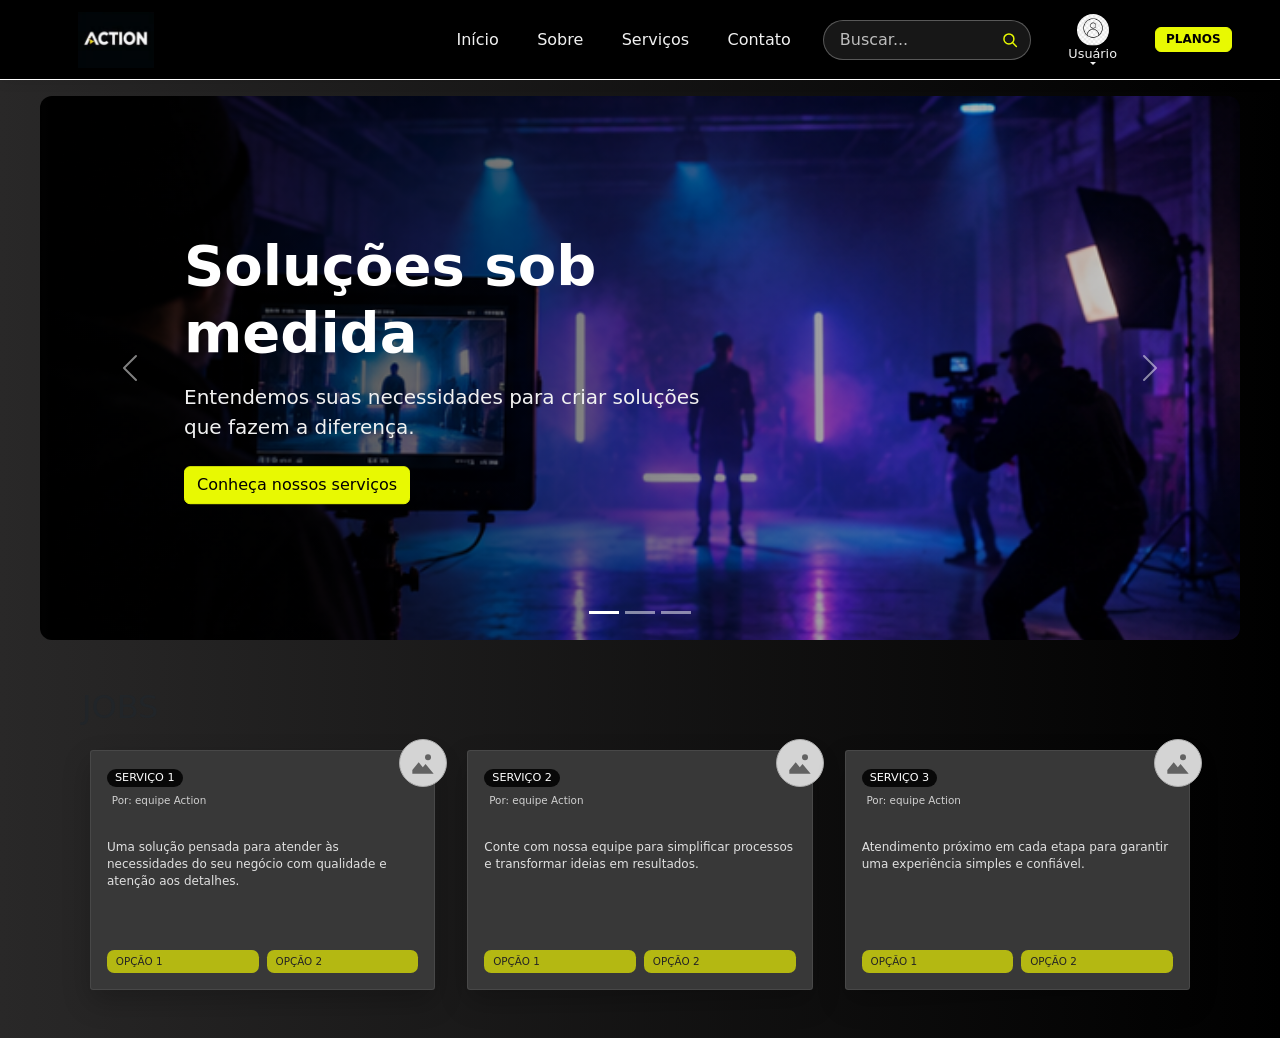
==== templates/index.html @ e7ee284e "Mudanças na organização de arquivos" ====
<!doctype html>
<html lang="pt-BR">
  <head>
    <meta charset="UTF-8" />
    <meta name="viewport" content="width=device-width, initial-scale=1.0" />
    <title>Site da empresa</title>
    <link
      href="https://cdn.jsdelivr.net/npm/bootstrap@5.3.3/dist/css/bootstrap.min.css"
      rel="stylesheet"
      integrity="sha384-QWTKZyjpPEjISv5WaRU9OFeRpok6YctnYmDr5pNlyT2bRjXh0JMhjY6hW+ALEwIH"
      crossorigin="anonymous"
    />
    <link rel="stylesheet" href="../assets/css/style.css" />
  </head>
  <body>
    <header class="site-header">
      <nav class="site-nav" aria-label="Navegação principal">
        <a class="company-name" href="#inicio" aria-label="Action — início">
          <img src="../assets/img/logo.png" alt="Action" />
        </a>
        <ul class="nav-options">
          <li><a href="#inicio">Início</a></li>
          <li><a href="#sobre">Sobre</a></li>
          <li><a href="#servicos">Serviços</a></li>
          <li><a href="#contato">Contato</a></li>
        </ul>
        <form class="site-search" role="search" id="siteSearch">
          <label class="visually-hidden" for="searchInput">Buscar no site</label>
          <input
            class="site-search-input"
            type="search"
            id="searchInput"
            placeholder="Buscar..."
            autocomplete="off"
          />
          <button class="site-search-button" type="submit" aria-label="Buscar">
            <svg aria-hidden="true" viewBox="0 0 24 24">
              <circle cx="10.8" cy="10.8" r="6.8"></circle>
              <path d="m16 16 5 5"></path>
            </svg>
          </button>
          <span class="visually-hidden" id="searchStatus" role="status"></span>
        </form>
        <div class="dropdown account-menu">
          <button
            class="account-menu-toggle dropdown-toggle"
            type="button"
            id="accountMenu"
            data-bs-toggle="dropdown"
            aria-expanded="false"
          >
            <img src="../assets/img/notperfil.png" alt="" />
            <span>Usuário</span>
          </button>
          <ul class="dropdown-menu dropdown-menu-end" aria-labelledby="accountMenu">
            <li><a class="dropdown-item" href="#login">Fazer login</a></li>
            <li><a class="dropdown-item" href="#cadastro">Cadastrar-se</a></li>
          </ul>
        </div>
        <a class="btn btn-warning" href="#planos">PLANOS</a>
      </nav>
    </header>
    <main id="inicio">
      <section class="highlights" aria-label="Destaques da empresa">
        <div
          id="highlightsCarousel"
          class="carousel slide"
          data-bs-ride="carousel"
          data-bs-interval="6000"
        >
          <div class="carousel-indicators">
            <button
              type="button"
              data-bs-target="#highlightsCarousel"
              data-bs-slide-to="0"
              class="active"
              aria-current="true"
              aria-label="Destaque 1"
            ></button>
            <button
              type="button"
              data-bs-target="#highlightsCarousel"
              data-bs-slide-to="1"
              aria-label="Destaque 2"
            ></button>
            <button
              type="button"
              data-bs-target="#highlightsCarousel"
              data-bs-slide-to="2"
              aria-label="Destaque 3"
            ></button>
          </div>
          <div class="carousel-inner">
            <article class="carousel-item active">
              <img src="../assets/img/Captura de tela 2026-10-26 100952.png" class="d-block w-100" alt="" />
              <div class="carousel-caption text-start">
                <h2>Soluções sob medida</h2>
                <p>
                  Entendemos suas necessidades para criar soluções que fazem a
                  diferença.
                </p>
                <a class="btn btn-warning" href="#servicos"
                  >Conheça nossos serviços</a
                >
              </div>
            </article>
            <article class="carousel-item">
              <img src="../assets/img/captura-de-tela-2026-10-26-100911.png" class="d-block w-100" alt="" />
              <div class="carousel-caption text-start">
                <h2>Tecnologia que simplifica</h2>
                <p>
                  Transformamos desafios do dia a dia em experiências mais
                  simples e eficientes.
                </p>
                <a class="btn btn-warning" href="#servicos"
                  >Conheça nossos serviços</a
                >
              </div>
            </article>
            <article class="carousel-item">
              <img src="../assets/img/Captura de tela 2026-10-26 100901.png" class="d-block w-100" alt="" />
              <div class="carousel-caption text-start">
                <h2>Conte com a nossa equipe</h2>
                <p>
                  Acompanhamos cada etapa para entregar resultados com qualidade
                  e confiança.
                </p>
                <a class="btn btn-warning" href="#servicos"
                  >Conheça nossos serviços</a
                >
              </div>
            </article>
          </div>
          <button
            class="carousel-control-prev"
            type="button"
            data-bs-target="#highlightsCarousel"
            data-bs-slide="prev"
          >
            <span class="carousel-control-prev-icon" aria-hidden="true"></span>
            <span class="visually-hidden">Anterior</span>
          </button>
          <button
            class="carousel-control-next"
            type="button"
            data-bs-target="#highlightsCarousel"
            data-bs-slide="next"
          >
            <span class="carousel-control-next-icon" aria-hidden="true"></span>
            <span class="visually-hidden">Próximo</span>
          </button>
        </div>
      </section>
      <section class="about" id="sobre" aria-label="Oportunidades">
        <div class="container">
          <h2>JOBS</h2>
        </div>
        <div class="cards" id="servicos">
          <article class="service-card">
            <div class="service-card-heading">
              <div>
                <h3>Serviço 1</h3>
                <p class="service-card-author">Por: equipe Action</p>
              </div>
              <span class="service-card-image" aria-hidden="true">
                <svg viewBox="0 0 48 48">
                  <path d="M8 34.5 17.5 23l6.2 7.2 4.1-4.7L40 40H8z"></path>
                  <circle cx="31.5" cy="15.5" r="4.5"></circle>
                </svg>
              </span>
            </div>
            <p class="service-card-description">
              Uma solução pensada para atender às necessidades do seu negócio
              com qualidade e atenção aos detalhes.
            </p>
            <div class="service-card-actions">
              <a class="service-card-button" href="#servicos">Opção 1</a>
              <a class="service-card-button" href="#servicos">Opção 2</a>
            </div>
          </article>
          <article class="service-card">
            <div class="service-card-heading">
              <div>
                <h3>Serviço 2</h3>
                <p class="service-card-author">Por: equipe Action</p>
              </div>
              <span class="service-card-image" aria-hidden="true">
                <svg viewBox="0 0 48 48">
                  <path d="M8 34.5 17.5 23l6.2 7.2 4.1-4.7L40 40H8z"></path>
                  <circle cx="31.5" cy="15.5" r="4.5"></circle>
                </svg>
              </span>
            </div>
            <p class="service-card-description">
              Conte com nossa equipe para simplificar processos e transformar
              ideias em resultados.
            </p>
            <div class="service-card-actions">
              <a class="service-card-button" href="#servicos">Opção 1</a>
              <a class="service-card-button" href="#servicos">Opção 2</a>
            </div>
          </article>
          <article class="service-card">
            <div class="service-card-heading">
              <div>
                <h3>Serviço 3</h3>
                <p class="service-card-author">Por: equipe Action</p>
              </div>
              <span class="service-card-image" aria-hidden="true">
                <svg viewBox="0 0 48 48">
                  <path d="M8 34.5 17.5 23l6.2 7.2 4.1-4.7L40 40H8z"></path>
                  <circle cx="31.5" cy="15.5" r="4.5"></circle>
                </svg>
              </span>
            </div>
            <p class="service-card-description">
              Atendimento próximo em cada etapa para garantir uma experiência
              simples e confiável.
            </p>
            <div class="service-card-actions">
              <a class="service-card-button" href="#servicos">Opção 1</a>
              <a class="service-card-button" href="#servicos">Opção 2</a>
            </div>
          </article>
        </div>
      </section>
    </main>
    <script
      src="https://cdn.jsdelivr.net/npm/bootstrap@5.3.3/dist/js/bootstrap.bundle.min.js"
      integrity="sha384-YvpcrYf0tY3lHB60NNkmXc5s9fDVZLESaAA55NDzOxhy9GkcIdslK1eN7N6jIeHz"
      crossorigin="anonymous"
    ></script>
    <script>
      const searchForm = document.querySelector("#siteSearch");
      const searchInput = document.querySelector("#searchInput");
      const searchStatus = document.querySelector("#searchStatus");

      searchForm.addEventListener("submit", (event) => {
        event.preventDefault();
        const query = searchInput.value
          .trim()
          .normalize("NFD")
          .replace(/[\u0300-\u036f]/g, "")
          .toLocaleLowerCase("pt-BR");

        if (!query) {
          searchStatus.textContent = "Digite algo para buscar.";
          searchInput.focus();
          return;
        }

        const searchableItems = [
          ...document.querySelectorAll(
            ".carousel-item, .about > .container, .service-card",
          ),
        ];
        const match = searchableItems.find((item) =>
          item.textContent
            .normalize("NFD")
            .replace(/[\u0300-\u036f]/g, "")
            .toLocaleLowerCase("pt-BR")
            .includes(query),
        );

        if (!match) {
          searchStatus.textContent = "Nenhum resultado encontrado.";
          return;
        }

        searchStatus.textContent = "Resultado encontrado.";
        if (match.classList.contains("carousel-item")) {
          const slides = [...match.parentElement.children];
          bootstrap.Carousel.getOrCreateInstance(
            document.querySelector("#highlightsCarousel"),
          ).to(slides.indexOf(match));
        }
        match.scrollIntoView({ behavior: "smooth", block: "center" });
      });
    </script>
  </body>
</html>
---- assets/css/style.css ----
body {
    margin: 0;
    font-family: "Inter", system-ui, -apple-system, BlinkMacSystemFont, "Segoe UI", Roboto, "Helvetica Neue", Arial, "Noto Sans", sans-serif, "Apple Color Emoji", "Segoe UI Emoji", "Segoe UI Symbol", "Noto Color Emoji";
    font-size: 1rem;
    font-weight: 400;
    line-height: 1.5;
    color: #212529;
    text-align: left;
    background: linear-gradient(90deg, #292828 0%, #000000 100%);
}

.site-header {
    position: fixed;
    inset: 0 0 auto;
    z-index: 1030;
    background-color: #000000;
    box-shadow: 0 2px 12px rgb(0 0 0 / 8%);

}

.site-nav {
    display: flex;
    align-items: center;
    gap: 2rem;
    min-height: 5rem;
    margin: 0 auto;
    padding: 0 3rem;
    border-bottom: 1px solid rgb(255, 255, 255);
}

.company-name {
    display: flex;
    flex: 0 0 auto;
    align-items: center;
}

.company-name img {
    display: block;
    width: 8.5rem;
    height: 3.5rem;
    object-fit: contain;
}

.nav-options {
    display: flex;
    align-items: center;
    gap: clamp(1.5rem, 3vw, 3rem);
    margin: 0;
    padding: 0;
    list-style: none;
    margin-left: auto;
}

.nav-options a {
    color: #f1f1f1;
    font-weight: 500;
    text-decoration: none;
    transition: color 160ms ease;
}

.nav-options a:hover,
.nav-options a:focus-visible {
    color: #e8f902;
    text-shadow: 0 0 8px rgba(232, 249, 2, 0.807);
}

.site-search {
    display: flex;
    flex: 0 1 13rem;
    align-items: center;
    min-width: 10rem;
    height: 2.5rem;
    overflow: hidden;
    border: 1px solid rgb(255 255 255 / 28%);
    border-radius: 999px;
    background-color: #171717;
    transition: border-color 160ms ease, box-shadow 160ms ease;
}

.site-search:focus-within {
    border-color: #e8f902;
    animation: search-border-glow 1.8s ease-in-out infinite;
}


.site-search-input {
    width: 100%;
    min-width: 0;
    padding: 0 0 0 1rem;
    border: 0;
    outline: 0;
    background: transparent;
    color: #f1f1f1;
    font: inherit;
}

.site-search-input::placeholder {
    color: #bdbdbd;
}

.site-search-input::-webkit-search-cancel-button {
    cursor: pointer;
}

.site-search-button {
    display: grid;
    flex: 0 0 2.5rem;
    height: 100%;
    place-items: center;
    border: 0;
    background: transparent;
    color: #e8f902;
    cursor: pointer;
}

.site-search-button svg {
    width: 1.1rem;
    height: 1.1rem;
    fill: none;
    stroke: currentColor;
    stroke-linecap: round;
    stroke-width: 2;
}

.account-menu {
    flex: 0 0 auto;
}

.account-menu-toggle {
    display: flex;
    flex-direction: column;
    align-items: center;
    gap: 0.1rem;
    padding: 0.2rem 0.35rem;
    border: 0;
    border-radius: 0.35rem;
    background: transparent;
    color: #f1f1f1;
    font: inherit;
    font-size: 0.8rem;
    line-height: 1;
    cursor: pointer;
}

.account-menu-toggle:hover,
.account-menu-toggle:focus-visible,
.account-menu-toggle[aria-expanded="true"] {
    color: #e8f902;
}

.account-menu-toggle::after {
    margin: 0;
    border-top-color: currentColor;
}

.account-menu-toggle img {
    flex: 0 0 auto;
    width: 2rem;
    height: 2rem;
    border-radius: 50%;
    object-fit: cover;
}

.account-menu .dropdown-menu {
    min-width: 11rem;
    margin-top: 0.5rem;
    padding: 0.4rem;
    border: 1px solid rgb(255 255 255 / 16%);
    background-color: #171717;
    box-shadow: 0 0.75rem 1.5rem rgb(0 0 0 / 30%);
}

.account-menu .dropdown-item {
    padding: 0.65rem 0.75rem;
    border-radius: 0.3rem;
    color: #f1f1f1;
}

.account-menu .dropdown-item:hover,
.account-menu .dropdown-item:focus {
    background-color: rgb(232 249 2 / 12%);
    color: #e8f902;
}

.site-header .btn-warning {
    color: #030000;
    background-color: #e8f902;
    flex: 0 0 auto;
    min-width: 4.5rem;
    padding: 0.3rem 0.65rem;
    font-size: 0.75rem;
    line-height: 1.2;
    font-weight: 700;
}

.btn-warning {
    color: #030000;
    background-color: #e8f902;
    border: 1px solid #e8f902;
    transition: background-color 160ms ease, border-color 160ms ease, color 160ms ease;
}

.btn-warning:hover,
.btn-warning:focus-visible {
    background-color: #808903;
    border: 1px solid #fcfcfc63;

}

body {
    padding-top: 5rem;
}

main {
    margin: 0 auto;
    display: flex;
    flex-direction: column;
}

.hero {
    margin: 30px 0;
    height: 60vh;
    background: linear-gradient(90deg, #df2727 0%, #000000 100%);
    display: grid;
    place-items: center;
    text-align: center;
    color: #fff;
}

.highlights {
    width: min(100% - 3rem, 1200px);
    margin: 1rem auto 3rem;
    overflow: hidden;
    border-radius: 0.75rem;
}

.highlights .carousel-item {
    height: clamp(24rem, 48vw, 34rem);
    background-color: #171717;
}

.highlights .carousel-item::after {
    position: absolute;
    inset: 0;
    background: linear-gradient(90deg, rgb(0 0 0 / 78%), rgb(0 0 0 / 14%));
    content: "";
}

.highlights .carousel-item img {
    width: 100%;
    height: 100%;
    object-fit: cover;
    object-position: center 45%;
}

.highlights .carousel-caption {
    z-index: 1;
    right: 15%;
    bottom: 50%;
    left: 12%;
    max-width: 38rem;
    padding: 0;
    text-align: left;
    transform: translateY(50%);
}

.highlights .carousel-caption h2 {
    margin-bottom: 1rem;
    color: #fff;
    font-size: clamp(2rem, 5vw, 3.5rem);
    font-weight: 700;
}

.highlights .carousel-caption p {
    max-width: 34rem;
    margin-bottom: 1.5rem;
    color: #f1f1f1;
    font-size: clamp(1rem, 2vw, 1.25rem);
}

.highlights .carousel-indicators {
    z-index: 2;
}

.highlights .carousel-control-prev,
.highlights .carousel-control-next {
    z-index: 2;
}

.cards {
    display: grid;
    grid-template-columns: repeat(auto-fit, minmax(min(100%, 17rem), 1fr));
    gap: 2rem;
    width: min(100% - 3rem, 1100px);
    margin: 1.5rem auto 3rem;
}

.service-card {
    position: relative;
    display: flex;
    min-height: 15rem;
    flex-direction: column;
    padding: 1rem;
    border: 1px solid rgb(255 255 255 / 8%);
    border-radius: 0.2rem;
    background: #383838;
    box-shadow: 0 0.75rem 1.75rem rgb(0 0 0 / 22%);
    color: #f2f2f2;
}

.service-card-heading {
    display: flex;
    min-height: 3.5rem;
    align-items: flex-start;
    justify-content: space-between;
    gap: 0.75rem;
}

.service-card-heading h3 {
    display: table;
    margin: 0.1rem 0 0.35rem;
    padding: 0.12rem 0.5rem;
    border-radius: 999px;
    background: #080808;
    color: #fff;
    font-size: 0.7rem;
    font-weight: 500;
    line-height: 1.3;
    text-transform: uppercase;
}

.service-card-author {
    margin: 0 0 0 0.3rem;
    color: #d0d0d0;
    font-size: 0.65rem;
}

.service-card-image {
    display: grid;
    flex: 0 0 3rem;
    width: 3rem;
    height: 3rem;
    margin: -1.8rem -1.8rem 0 0;
    place-items: center;
    border: 1px solid #aaa;
    border-radius: 50%;
    background: #d4d4d4;
    color: #626262;
}

.service-card-image svg {
    width: 2rem;
    height: 2rem;
    fill: currentColor;
}

.service-card-description {
    margin: 1rem 0 1.25rem;
    color: #e0e0e0;
    font-size: 0.75rem;
    line-height: 1.4;
}

.service-card-actions {
    display: grid;
    grid-template-columns: repeat(2, minmax(0, 1fr));
    gap: 0.5rem;
    margin-top: auto;
}

.service-card-button {
    padding: 0.3rem 0.55rem;
    overflow: hidden;
    border-radius: 0.45rem;
    background: #b4b812;
    color: #242424;
    font-size: 0.65rem;
    line-height: 1.3;
    text-decoration: none;
    text-overflow: ellipsis;
    text-transform: uppercase;
    white-space: nowrap;
    transition: background-color 160ms ease, color 160ms ease;
}

.service-card-button:hover,
.service-card-button:focus-visible {
    background: #e8f902;
    color: #111;
}

@media (max-width: 768px) {
    .site-nav {
        flex-wrap: wrap;
        gap: 0.75rem 1rem;
        min-height: auto;
        padding: 0.75rem 1.25rem;
    }

    .company-name {
        order: 1;
    }

    .company-name img {
        width: 7rem;
        height: 3rem;
    }

    .account-menu {
        order: 2;
        margin-left: auto;
    }

    .site-header .btn-warning {
        order: 3;
    }

    .nav-options {
        order: 4;
        flex: 1 0 100%;
        justify-content: space-between;
        gap: 0.75rem;
        margin-left: 0;
    }

    .nav-options a {
        white-space: nowrap;
    }

    .site-search {
        order: 5;
        flex: 1 0 100%;
        min-width: 0;
    }

    .account-menu-toggle img {
        width: 2.25rem;
        height: 2.25rem;
    }

    body {
        padding-top: 10rem;
    }

    .site-header .btn-warning {
        min-width: auto;
        padding: 0.3rem 0.65rem;
        font-size: 0.7rem;
    }

    .highlights {
        width: calc(100% - 2rem);
        margin: 0 auto 2rem;
    }

    .highlights .carousel-item {
        height: 27rem;
    }

    .highlights .carousel-caption {
        right: 12%;
        left: 12%;
    }

    .cards {
        width: calc(100% - 2rem);
        gap: 1.5rem;
    }
}

 /* Animações
 */


@keyframes search-border-glow {
    0%,
    100% {
        box-shadow: 0 0 0 2px rgb(232 249 2 / 12%);
    }

    50% {
        box-shadow: 0 0 0 5px rgb(232 249 2 / 28%);
    }
}

@media (prefers-reduced-motion: reduce) {
    .site-search:focus-within {
        animation: none;
        box-shadow: 0 0 0 3px rgb(232 249 2 / 18%);
    }
}

@property --angle{
    syntax: '<angle>';
    initial-value: 0deg;
    inherits: false;
}

.animation1::after, .animation1::before{
    content: '';
    position: absolute;
    height: 100%;
    width: 100%;
    background-image: conic-gradient(from var(--angle), orange, yellow);
    top: 50%;
    left: 50%;
    translate: -50% -50%;
    z-index: -1;
    padding: 5px;
    border-radius: 9px;
    animation: 3s spin linear infinite;
}

@keyframes spin {
    from{
        --angle: 0deg;
    }
    to{
        --angle: 360deg;
    }
}

.animation1::before{
    filter: blur(1.5rem);
    opacity: 0.7;
}
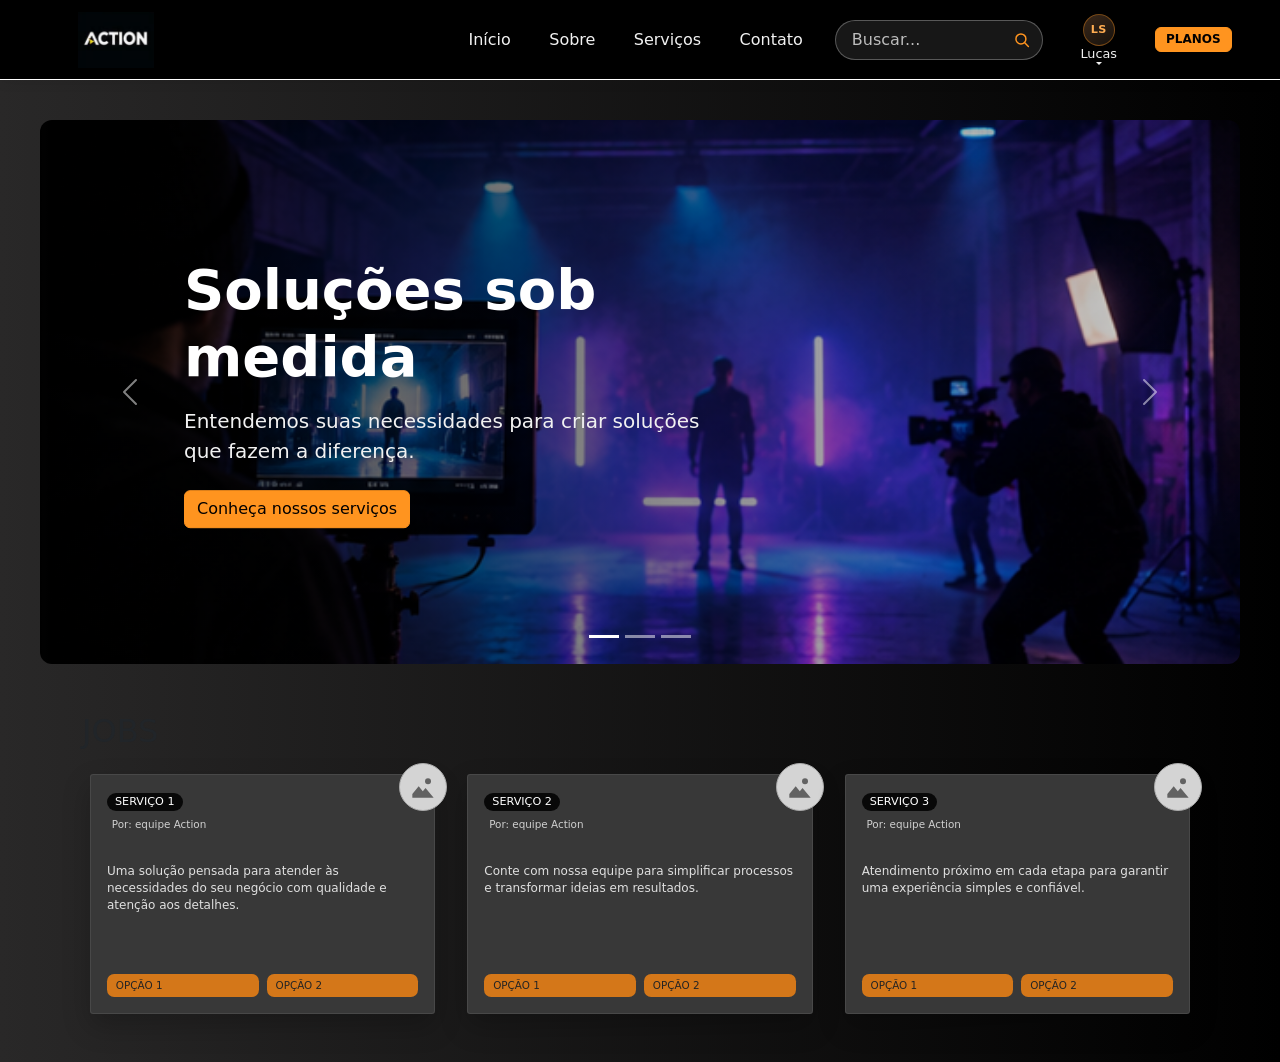
==== commit e9de56a4: "feat: update user profile page and navigation - Modified the account menu in index.html to include a" ====
--- a/templates/index.html
+++ b/templates/index.html
@@ -45,21 +45,25 @@
           <button
             class="account-menu-toggle dropdown-toggle"
             type="button"
-            id="accountMenu"
+            id="profileAccountMenu"
             data-bs-toggle="dropdown"
             aria-expanded="false"
           >
-            <img src="../assets/img/notperfil.png" alt="" />
-            <span>Usuário</span>
-          </button>
-          <ul class="dropdown-menu dropdown-menu-end" aria-labelledby="accountMenu">
-            <li><a class="dropdown-item" href="#login">Fazer login</a></li>
-            <li><a class="dropdown-item" href="#cadastro">Cadastrar-se</a></li>
+            <span class="profile-mini-avatar" aria-hidden="true">LS</span>
+            <span>Lucas</span>
+          </button>
+          <ul
+            class="dropdown-menu dropdown-menu-end"
+            aria-labelledby="profileAccountMenu"
+          >
+            <li><a class="dropdown-item" href="user.html">Meu perfil</a></li>
+            <li><a class="dropdown-item" href="index.html">Sair do perfil</a></li>
           </ul>
         </div>
-        <a class="btn btn-warning" href="#planos">PLANOS</a>
+        <a class="btn btn-warning" href="index.html#planos">PLANOS</a>
       </nav>
     </header>
+    <br />
     <main id="inicio">
       <section class="highlights" aria-label="Destaques da empresa">
         <div
--- a/assets/css/style.css
+++ b/assets/css/style.css
@@ -60,8 +60,8 @@
 
 .nav-options a:hover,
 .nav-options a:focus-visible {
-    color: #e8f902;
-    text-shadow: 0 0 8px rgba(232, 249, 2, 0.807);
+    color: #FF941F;
+    text-shadow: 0 0 8px rgb(255 148 31 / 81%);
 }
 
 .site-search {
@@ -78,7 +78,7 @@
 }
 
 .site-search:focus-within {
-    border-color: #e8f902;
+    border-color: #FF941F;
     animation: search-border-glow 1.8s ease-in-out infinite;
 }
 
@@ -109,7 +109,7 @@
     place-items: center;
     border: 0;
     background: transparent;
-    color: #e8f902;
+    color: #FF941F;
     cursor: pointer;
 }
 
@@ -145,7 +145,7 @@
 .account-menu-toggle:hover,
 .account-menu-toggle:focus-visible,
 .account-menu-toggle[aria-expanded="true"] {
-    color: #e8f902;
+    color: #FF941F;
 }
 
 .account-menu-toggle::after {
@@ -178,13 +178,13 @@
 
 .account-menu .dropdown-item:hover,
 .account-menu .dropdown-item:focus {
-    background-color: rgb(232 249 2 / 12%);
-    color: #e8f902;
+    background-color: rgb(255 148 31 / 12%);
+    color: #FF941F;
 }
 
 .site-header .btn-warning {
     color: #030000;
-    background-color: #e8f902;
+    background-color: #FF941F;
     flex: 0 0 auto;
     min-width: 4.5rem;
     padding: 0.3rem 0.65rem;
@@ -195,14 +195,14 @@
 
 .btn-warning {
     color: #030000;
-    background-color: #e8f902;
-    border: 1px solid #e8f902;
+    background-color: #FF941F;
+    border: 1px solid #FF941F;
     transition: background-color 160ms ease, border-color 160ms ease, color 160ms ease;
 }
 
 .btn-warning:hover,
 .btn-warning:focus-visible {
-    background-color: #808903;
+    background-color: #c46b0f;
     border: 1px solid #fcfcfc63;
 
 }
@@ -372,7 +372,7 @@
     padding: 0.3rem 0.55rem;
     overflow: hidden;
     border-radius: 0.45rem;
-    background: #b4b812;
+    background: #d47719;
     color: #242424;
     font-size: 0.65rem;
     line-height: 1.3;
@@ -385,7 +385,7 @@
 
 .service-card-button:hover,
 .service-card-button:focus-visible {
-    background: #e8f902;
+    background: #FF941F;
     color: #111;
 }
 
@@ -475,18 +475,18 @@
 @keyframes search-border-glow {
     0%,
     100% {
-        box-shadow: 0 0 0 2px rgb(232 249 2 / 12%);
+        box-shadow: 0 0 0 2px rgb(255 148 31 / 12%);
     }
 
     50% {
-        box-shadow: 0 0 0 5px rgb(232 249 2 / 28%);
+        box-shadow: 0 0 0 5px rgb(255 148 31 / 28%);
     }
 }
 
 @media (prefers-reduced-motion: reduce) {
     .site-search:focus-within {
         animation: none;
-        box-shadow: 0 0 0 3px rgb(232 249 2 / 18%);
+        box-shadow: 0 0 0 3px rgb(255 148 31 / 18%);
     }
 }
 
@@ -520,6 +520,1007 @@
     }
 }
 
+.profile-page {
+    min-height: 100vh;
+    background:
+        radial-gradient(ellipse at 86% 22%, rgb(255 148 31 / 5%), transparent 29rem),
+        linear-gradient(135deg, #111 0%, #191919 48%, #101010 100%);
+    color: #f4f4f1;
+}
+
+.profile-page .site-nav {
+    gap: clamp(0.75rem, 2vw, 1.75rem);
+    padding-right: max(1.5rem, calc((100vw - 1200px) / 2));
+    padding-left: max(1.5rem, calc((100vw - 1200px) / 2));
+}
+
+.profile-page .company-name img {
+    width: 7.5rem;
+    height: 3.25rem;
+}
+
+.profile-page .nav-options {
+    gap: clamp(0.8rem, 2vw, 1.75rem);
+}
+
+.profile-page .nav-options a {
+    font-size: 0.88rem;
+}
+
+.profile-mini-avatar,
+.profile-avatar,
+.activity-avatar {
+    display: grid;
+    flex: 0 0 auto;
+    place-items: center;
+    border: 1px solid rgb(255 148 31 / 38%);
+    border-radius: 50%;
+    background: linear-gradient(145deg, #392719, #17120d);
+    color: #FFAD52;
+    font-weight: 700;
+    letter-spacing: 0.04em;
+}
+
+.profile-mini-avatar {
+    width: 2rem;
+    height: 2rem;
+    font-size: 0.7rem;
+}
+
+.profile-shell {
+    width: min(100% - 3rem, 1120px);
+    margin: 2rem auto 5rem;
+}
+
+.profile-card,
+.profile-tabs,
+.profile-panel {
+    border: 1px solid rgb(255 255 255 / 8%);
+    border-radius: 0.85rem;
+    background: #1b1b1b;
+    box-shadow: 0 1rem 2.5rem rgb(0 0 0 / 16%);
+}
+
+.profile-card {
+    position: relative;
+    overflow: hidden;
+}
+
+.profile-cover {
+    position: relative;
+    display: flex;
+    min-height: 14rem;
+    align-items: flex-start;
+    justify-content: space-between;
+    overflow: hidden;
+    padding: 1.5rem 1.75rem;
+    background:
+        linear-gradient(112deg, rgb(9 10 5 / 12%), rgb(9 10 5 / 72%)),
+        radial-gradient(ellipse at 75% 15%, rgb(255 148 31 / 44%), transparent 29%),
+        radial-gradient(ellipse at 23% 110%, rgb(190 96 24 / 29%), transparent 45%),
+        linear-gradient(125deg, #4a321d 0%, #241b14 44%, #111 100%);
+}
+
+.profile-cover::before,
+.profile-cover::after {
+    position: absolute;
+    width: 23rem;
+    height: 23rem;
+    border: 1px solid rgb(255 148 31 / 15%);
+    border-radius: 50%;
+    content: "";
+}
+
+.profile-cover::before {
+    top: -12rem;
+    right: 10%;
+    box-shadow:
+        0 0 0 2.2rem rgb(255 148 31 / 3%),
+        0 0 0 4.4rem rgb(255 148 31 / 3%);
+}
+
+.profile-cover::after {
+    right: -9rem;
+    bottom: -19rem;
+    width: 28rem;
+    height: 28rem;
+    border-color: rgb(255 255 255 / 12%);
+}
+
+.profile-cover-label,
+.profile-cover-mark {
+    position: relative;
+    z-index: 1;
+}
+
+.profile-cover-label {
+    padding: 0.45rem 0.7rem;
+    border: 1px solid rgb(255 255 255 / 19%);
+    border-radius: 999px;
+    color: #f5f5e8;
+    font-size: 0.63rem;
+    font-weight: 700;
+    letter-spacing: 0.14em;
+}
+
+.profile-cover-mark {
+    color: rgb(255 148 31 / 78%);
+    font-size: clamp(5rem, 13vw, 9.5rem);
+    font-weight: 800;
+    line-height: 0.8;
+    opacity: 0.38;
+    transform: rotate(-12deg);
+}
+
+.profile-identity {
+    position: relative;
+    display: flex;
+    min-height: 10rem;
+    align-items: center;
+    gap: 1.4rem;
+    padding: 1.35rem 1.75rem 1.5rem;
+}
+
+.profile-avatar {
+    position: relative;
+    width: 6.4rem;
+    height: 6.4rem;
+    margin-top: -4.7rem;
+    border: 4px solid #1b1b1b;
+    background:
+        radial-gradient(circle at 30% 20%, rgb(255 148 31 / 30%), transparent 45%),
+        linear-gradient(145deg, #3a2b1d, #17120d);
+    box-shadow: 0 0.7rem 1.5rem rgb(0 0 0 / 25%);
+    font-size: 1.6rem;
+}
+
+.profile-online-indicator {
+    position: absolute;
+    right: 0.12rem;
+    bottom: 0.2rem;
+    width: 0.95rem;
+    height: 0.95rem;
+    border: 3px solid #1b1b1b;
+    border-radius: 50%;
+    background: #7ed957;
+}
+
+.profile-heading {
+    min-width: 0;
+}
+
+.profile-eyebrow,
+.panel-kicker {
+    margin: 0 0 0.35rem;
+    color: #FFAD52;
+    font-size: 0.62rem;
+    font-weight: 700;
+    letter-spacing: 0.14em;
+}
+
+.profile-heading h1 {
+    margin: 0;
+    color: #fff;
+    font-size: clamp(1.55rem, 3vw, 2rem);
+    font-weight: 700;
+    letter-spacing: -0.035em;
+}
+
+.profile-role,
+.profile-connections {
+    margin: 0.3rem 0 0;
+    color: #c6c6c0;
+    font-size: 0.83rem;
+}
+
+.profile-role span,
+.profile-connections span {
+    margin: 0 0.25rem;
+    color: #85857c;
+}
+
+.profile-connections strong {
+    color: #f2f2eb;
+    font-weight: 600;
+}
+
+.profile-actions {
+    display: flex;
+    align-items: center;
+    gap: 0.55rem;
+    margin-left: auto;
+}
+
+.profile-page .btn-profile-primary,
+.profile-page .btn-profile-secondary,
+.profile-page .btn-profile-icon {
+    min-height: 2.6rem;
+    border-radius: 0.48rem;
+    font-size: 0.78rem;
+    font-weight: 700;
+    transition: background-color 160ms ease, border-color 160ms ease, color 160ms ease;
+}
+
+.profile-page .btn-profile-primary {
+    border: 1px solid #FF941F;
+    background: #FF941F;
+    color: #12130b;
+}
+
+.profile-page .btn-profile-primary:hover,
+.profile-page .btn-profile-primary[aria-pressed="true"] {
+    border-color: #e8871c;
+    background: #e8871c;
+    color: #111;
+}
+
+.profile-page .btn-profile-secondary,
+.profile-page .btn-profile-icon {
+    border: 1px solid rgb(255 255 255 / 18%);
+    background: #252525;
+    color: #f1f1ec;
+}
+
+.profile-page .btn-profile-secondary:hover,
+.profile-page .btn-profile-icon:hover {
+    border-color: rgb(255 148 31 / 65%);
+    color: #FF941F;
+}
+
+.profile-page .btn-profile-icon {
+    display: grid;
+    width: 2.65rem;
+    padding: 0.55rem;
+    place-items: center;
+}
+
+.btn-profile-icon svg {
+    width: 1.1rem;
+    height: 1.1rem;
+    fill: none;
+    stroke: currentColor;
+    stroke-linecap: round;
+    stroke-width: 1.7;
+}
+
+.profile-feedback {
+    min-height: 1rem;
+    margin: -0.8rem 1.75rem 0.8rem;
+    color: #FF941F;
+    font-size: 0.72rem;
+}
+
+.profile-tabs {
+    margin-top: 1rem;
+    padding: 0 1.1rem;
+}
+
+.profile-tabs .nav-tabs {
+    gap: 0.35rem;
+    border: 0;
+}
+
+.profile-tabs .nav-link {
+    position: relative;
+    padding: 1rem 1.1rem 0.9rem;
+    border: 0;
+    border-radius: 0;
+    background: transparent;
+    color: #a9a9a3;
+    font-size: 0.8rem;
+    font-weight: 600;
+}
+
+.profile-tabs .nav-link:hover,
+.profile-tabs .nav-link:focus-visible,
+.profile-tabs .nav-link.active {
+    color: #FFAD52;
+}
+
+.profile-tabs .nav-link.active {
+    border-color: transparent;
+    background: transparent;
+}
+
+.profile-tabs .nav-link.active::after {
+    position: absolute;
+    right: 0.7rem;
+    bottom: 0;
+    left: 0.7rem;
+    height: 2px;
+    background: #FF941F;
+    content: "";
+}
+
+.profile-tabs .nav-link span {
+    margin-left: 0.2rem;
+    color: #a9a9a3;
+    font-size: 0.68rem;
+}
+
+.profile-layout {
+    display: grid;
+    grid-template-columns: minmax(0, 1fr) 18rem;
+    align-items: start;
+    gap: 1rem;
+    margin-top: 1rem;
+}
+
+.profile-main-content {
+    min-width: 0;
+}
+
+.profile-main-content > .tab-pane > .profile-panel,
+.profile-main-content > .tab-pane > .profile-panel + .profile-panel {
+    margin-bottom: 1rem;
+}
+
+.profile-panel {
+    padding: 1.45rem;
+}
+
+.panel-heading {
+    display: flex;
+    align-items: flex-start;
+    justify-content: space-between;
+    gap: 1rem;
+    margin-bottom: 1rem;
+}
+
+.panel-heading h2,
+.availability-panel h2 {
+    margin: 0;
+    color: #f7f7f2;
+    font-size: 1.05rem;
+    font-weight: 650;
+    letter-spacing: -0.015em;
+}
+
+.panel-kicker {
+    margin-bottom: 0.3rem;
+    font-size: 0.57rem;
+}
+
+.panel-heading-mark {
+    color: rgb(255 148 31 / 65%);
+    font-size: 0.76rem;
+    font-weight: 700;
+    letter-spacing: 0.1em;
+}
+
+.profile-bio,
+.panel-description {
+    margin: 0;
+    color: #c8c8c1;
+    font-size: 0.83rem;
+    line-height: 1.8;
+}
+
+.profile-tags {
+    display: flex;
+    flex-wrap: wrap;
+    gap: 0.45rem;
+    margin-top: 1.1rem;
+}
+
+.profile-tags span {
+    padding: 0.35rem 0.62rem;
+    border: 1px solid rgb(255 148 31 / 18%);
+    border-radius: 999px;
+    background: rgb(255 148 31 / 5%);
+    color: #f5c99e;
+    font-size: 0.68rem;
+}
+
+.text-link,
+.availability-link {
+    color: #FF941F;
+    font-size: 0.72rem;
+    font-weight: 650;
+    text-decoration: none;
+}
+
+.text-link:hover,
+.availability-link:hover {
+    color: #ffc078;
+    text-decoration: underline;
+    text-underline-offset: 0.2rem;
+}
+
+.featured-project {
+    display: grid;
+    grid-template-columns: 5.2rem minmax(0, 1fr);
+    align-items: center;
+    gap: 1rem;
+    padding: 1rem;
+    border: 1px solid rgb(255 255 255 / 7%);
+    border-radius: 0.65rem;
+    background:
+        radial-gradient(ellipse at 0% 100%, rgb(255 148 31 / 8%), transparent 55%),
+        #20211a;
+}
+
+.project-symbol {
+    display: grid;
+    width: 4.6rem;
+    height: 4.6rem;
+    place-items: center;
+    border: 1px solid rgb(255 148 31 / 22%);
+    border-radius: 0.55rem;
+    background: linear-gradient(145deg, #3a2919, #1a140f);
+    color: #FF941F;
+}
+
+.project-symbol svg {
+    width: 2.4rem;
+    fill: currentColor;
+}
+
+.project-category,
+.equipment-card > p,
+.event-type {
+    margin: 0 0 0.25rem;
+    color: #FFAD52;
+    font-size: 0.57rem;
+    font-weight: 700;
+    letter-spacing: 0.11em;
+}
+
+.featured-project h3,
+.equipment-card h3,
+.event-item h3 {
+    margin: 0;
+    color: #f4f4ed;
+    font-size: 0.93rem;
+    font-weight: 650;
+}
+
+.featured-project > div > p:not(.project-category) {
+    margin: 0.35rem 0 0.55rem;
+    color: #b6b6af;
+    font-size: 0.74rem;
+    line-height: 1.6;
+}
+
+.activity-panel > .panel-heading {
+    margin-bottom: 0.45rem;
+}
+
+.activity-item {
+    display: grid;
+    grid-template-columns: 2.35rem minmax(0, 1fr);
+    gap: 0.8rem;
+    padding: 1rem 0;
+    border-top: 1px solid rgb(255 255 255 / 8%);
+}
+
+.activity-avatar {
+    width: 2.3rem;
+    height: 2.3rem;
+    font-size: 0.72rem;
+}
+
+.activity-avatar-alt {
+    border-color: rgb(255 255 255 / 20%);
+    background: linear-gradient(145deg, #353535, #222);
+    color: #deded5;
+}
+
+.activity-item p {
+    margin: 0;
+    color: #c8c8c1;
+    font-size: 0.77rem;
+    line-height: 1.65;
+}
+
+.activity-item .activity-meta {
+    margin-bottom: 0.35rem;
+    color: #f1f1eb;
+    font-size: 0.73rem;
+    font-weight: 650;
+}
+
+.activity-meta span {
+    color: #8d8d85;
+    font-weight: 400;
+}
+
+.activity-item .activity-reaction {
+    display: inline-block;
+    margin-top: 0.55rem;
+    color: #FF941F;
+    font-size: 0.7rem;
+}
+
+.activity-reaction span {
+    margin-left: 0.25rem;
+    color: #a7a79f;
+}
+
+.profile-sidebar {
+    display: grid;
+    gap: 1rem;
+}
+
+.sidebar-panel {
+    padding: 1.3rem;
+}
+
+.sidebar-panel .panel-heading {
+    align-items: center;
+    margin-bottom: 1.1rem;
+}
+
+.sidebar-dot {
+    width: 0.55rem;
+    height: 0.55rem;
+    border-radius: 50%;
+    background: #a5e26f;
+    box-shadow: 0 0 0 0.25rem rgb(165 226 111 / 10%);
+}
+
+.profile-details {
+    display: grid;
+    gap: 0.9rem;
+    margin: 0;
+}
+
+.profile-details dt {
+    margin-bottom: 0.2rem;
+    color: #898981;
+    font-size: 0.55rem;
+    font-weight: 700;
+    letter-spacing: 0.1em;
+}
+
+.profile-details dd {
+    margin: 0;
+    color: #e5e5dd;
+    font-size: 0.75rem;
+}
+
+.availability-panel {
+    background:
+        radial-gradient(ellipse at 100% 0%, rgb(255 148 31 / 9%), transparent 60%),
+        #1b1b1b;
+}
+
+.availability-panel h2 {
+    margin-bottom: 0.5rem;
+}
+
+.availability-panel > p:not(.panel-kicker) {
+    margin: 0 0 0.9rem;
+    color: #b8b8b1;
+    font-size: 0.75rem;
+    line-height: 1.65;
+}
+
+.availability-link span {
+    margin-left: 0.15rem;
+}
+
+.profile-footer-note {
+    display: flex;
+    align-items: center;
+    gap: 0.65rem;
+    padding: 0.4rem 0.3rem;
+}
+
+.footer-note-mark {
+    display: grid;
+    flex: 0 0 1.75rem;
+    width: 1.75rem;
+    height: 1.75rem;
+    place-items: center;
+    border: 1px solid rgb(255 148 31 / 25%);
+    border-radius: 0.45rem;
+    color: #FF941F;
+    font-size: 0.8rem;
+    font-weight: 800;
+}
+
+.profile-footer-note p {
+    margin: 0;
+    color: #898981;
+    font-size: 0.66rem;
+}
+
+.post-card {
+    padding: 1.1rem 0;
+    border-top: 1px solid rgb(255 255 255 / 8%);
+}
+
+.post-author {
+    display: flex;
+    align-items: center;
+    gap: 0.7rem;
+}
+
+.post-author > div {
+    display: grid;
+    gap: 0.12rem;
+}
+
+.post-author strong {
+    color: #f2f2eb;
+    font-size: 0.75rem;
+}
+
+.post-author > div > span {
+    color: #8d8d85;
+    font-size: 0.68rem;
+}
+
+.post-card > p {
+    margin: 0.85rem 0;
+    color: #cacac3;
+    font-size: 0.8rem;
+    line-height: 1.75;
+}
+
+.post-footer {
+    display: flex;
+    gap: 1rem;
+    color: #9c9c94;
+    font-size: 0.68rem;
+}
+
+.equipment-grid {
+    display: grid;
+    grid-template-columns: repeat(auto-fit, minmax(12rem, 1fr));
+    gap: 0.75rem;
+    margin-top: 1.2rem;
+}
+
+.equipment-card {
+    position: relative;
+    min-height: 9.5rem;
+    padding: 1rem;
+    border: 1px solid rgb(255 255 255 / 8%);
+    border-radius: 0.65rem;
+    background: linear-gradient(145deg, #22231c, #1a1a1a);
+}
+
+.equipment-icon {
+    display: grid;
+    width: 2rem;
+    height: 2rem;
+    margin-bottom: 1rem;
+    place-items: center;
+    border-radius: 0.45rem;
+    background: rgb(255 148 31 / 10%);
+    color: #FF941F;
+    font-size: 0.65rem;
+    font-weight: 700;
+}
+
+.equipment-card h3 {
+    margin-bottom: 0.3rem;
+    font-size: 0.82rem;
+}
+
+.equipment-card > span:last-child {
+    color: #a5a59d;
+    font-size: 0.68rem;
+}
+
+.event-item {
+    display: grid;
+    grid-template-columns: 3.4rem minmax(0, 1fr) auto;
+    align-items: center;
+    gap: 0.9rem;
+    padding: 1rem 0;
+    border-top: 1px solid rgb(255 255 255 / 8%);
+}
+
+.event-date {
+    display: grid;
+    width: 3.3rem;
+    height: 3.5rem;
+    align-content: center;
+    justify-items: center;
+    border: 1px solid rgb(255 148 31 / 22%);
+    border-radius: 0.55rem;
+    background: rgb(255 148 31 / 5%);
+}
+
+.event-date strong {
+    color: #f1f1e9;
+    font-size: 1.2rem;
+    line-height: 1.1;
+}
+
+.event-date span {
+    color: #FFAD52;
+    font-size: 0.57rem;
+    font-weight: 700;
+}
+
+.event-item h3 {
+    font-size: 0.8rem;
+}
+
+.event-item > div:nth-child(2) > p:last-child {
+    margin: 0.3rem 0 0;
+    color: #a5a59d;
+    font-size: 0.68rem;
+}
+
+.event-status {
+    padding: 0.3rem 0.45rem;
+    border-radius: 999px;
+    background: rgb(126 217 87 / 10%);
+    color: #a7df84;
+    font-size: 0.6rem;
+    white-space: nowrap;
+}
+
+.profile-modal {
+    border: 1px solid rgb(255 255 255 / 12%);
+    border-radius: 0.9rem;
+    background: #1b1b1b;
+    color: #f3f3ed;
+    box-shadow: 0 1.5rem 4rem rgb(0 0 0 / 42%);
+}
+
+.profile-modal .modal-header,
+.profile-modal .modal-footer {
+    border-color: rgb(255 255 255 / 9%);
+}
+
+.profile-modal .modal-header {
+    align-items: flex-start;
+}
+
+.profile-modal .modal-title {
+    color: #f7f7f2;
+    font-size: 1.15rem;
+    font-weight: 650;
+}
+
+.profile-modal .modal-body {
+    display: grid;
+    gap: 0.55rem;
+}
+
+.profile-form-label {
+    margin-top: 0.35rem;
+    color: #deded6;
+    font-size: 0.75rem;
+    font-weight: 600;
+}
+
+.profile-modal .profile-form-control {
+    border-color: rgb(255 255 255 / 14%);
+    background: #121212;
+    color: #f3f3ed;
+    font-size: 0.82rem;
+}
+
+.profile-modal .profile-form-control:focus {
+    border-color: #FF941F;
+    box-shadow: 0 0 0 0.2rem rgb(255 148 31 / 13%);
+}
+
+.profile-modal textarea {
+    resize: vertical;
+}
+
+@media (max-width: 900px) {
+    .profile-page .site-nav {
+        gap: 0.8rem;
+    }
+
+    .profile-page .nav-options {
+        gap: 0.8rem;
+    }
+
+    .profile-layout {
+        grid-template-columns: minmax(0, 1fr) 16rem;
+    }
+
+    .profile-identity {
+        flex-wrap: wrap;
+    }
+
+    .profile-actions {
+        width: 100%;
+        margin-left: 7.8rem;
+    }
+}
+
+@media (max-width: 768px) {
+    .profile-page .site-nav {
+        gap: 0.75rem 1rem;
+    }
+
+    .profile-shell {
+        width: calc(100% - 2rem);
+        margin-top: 1.25rem;
+    }
+
+    .profile-cover {
+        min-height: 10rem;
+    }
+
+    .profile-identity {
+        align-items: flex-start;
+        gap: 0.75rem 1rem;
+        padding: 1rem 1.15rem 1.2rem;
+    }
+
+    .profile-avatar {
+        width: 5rem;
+        height: 5rem;
+        margin-top: -3.4rem;
+        font-size: 1.3rem;
+    }
+
+    .profile-heading {
+        padding-top: 0.1rem;
+    }
+
+    .profile-heading h1 {
+        font-size: 1.45rem;
+    }
+
+    .profile-role,
+    .profile-connections {
+        font-size: 0.72rem;
+    }
+
+    .profile-actions {
+        margin-left: 0;
+    }
+
+    .profile-feedback {
+        margin-right: 1.15rem;
+        margin-left: 1.15rem;
+    }
+
+    .profile-tabs {
+        padding: 0 0.45rem;
+        overflow-x: auto;
+    }
+
+    .profile-tabs .nav-tabs {
+        width: max-content;
+    }
+
+    .profile-tabs .nav-link {
+        padding-right: 0.75rem;
+        padding-left: 0.75rem;
+        font-size: 0.73rem;
+        white-space: nowrap;
+    }
+
+    .profile-layout {
+        grid-template-columns: 1fr;
+    }
+
+    .profile-sidebar {
+        grid-template-columns: repeat(2, minmax(0, 1fr));
+        align-items: start;
+    }
+
+    .profile-footer-note {
+        grid-column: 1 / -1;
+    }
+}
+
+@media (max-width: 480px) {
+    .profile-shell {
+        width: calc(100% - 1.25rem);
+        margin-top: 0.8rem;
+    }
+
+    .profile-cover {
+        min-height: 8rem;
+        padding: 1rem;
+    }
+
+    .profile-cover-label {
+        font-size: 0.52rem;
+    }
+
+    .profile-identity {
+        display: grid;
+        grid-template-columns: 4.4rem minmax(0, 1fr);
+        align-items: center;
+        gap: 0.55rem 0.75rem;
+        padding: 0.8rem 0.9rem 1rem;
+    }
+
+    .profile-avatar {
+        width: 4.4rem;
+        height: 4.4rem;
+        margin-top: -2.7rem;
+        font-size: 1.1rem;
+    }
+
+    .profile-heading {
+        padding: 0;
+    }
+
+    .profile-heading h1 {
+        font-size: 1.22rem;
+    }
+
+    .profile-eyebrow {
+        font-size: 0.53rem;
+    }
+
+    .profile-role,
+    .profile-connections {
+        font-size: 0.65rem;
+    }
+
+    .profile-actions {
+        grid-column: 1 / -1;
+        gap: 0.4rem;
+    }
+
+    .profile-page .btn-profile-primary,
+    .profile-page .btn-profile-secondary {
+        flex: 1;
+        padding-right: 0.45rem;
+        padding-left: 0.45rem;
+        font-size: 0.7rem;
+    }
+
+    .profile-panel {
+        padding: 1.1rem;
+    }
+
+    .featured-project {
+        grid-template-columns: 3.5rem minmax(0, 1fr);
+        gap: 0.7rem;
+        padding: 0.75rem;
+    }
+
+    .project-symbol {
+        width: 3.35rem;
+        height: 3.35rem;
+    }
+
+    .project-symbol svg {
+        width: 1.9rem;
+    }
+
+    .panel-heading .text-link {
+        max-width: 6.5rem;
+        text-align: right;
+    }
+
+    .profile-sidebar {
+        grid-template-columns: 1fr;
+    }
+
+    .event-item {
+        grid-template-columns: 3rem minmax(0, 1fr);
+        gap: 0.7rem;
+    }
+
+    .event-status {
+        grid-column: 2;
+        justify-self: start;
+    }
+
+    .event-date {
+        width: 2.9rem;
+    }
+}
+
+@media (prefers-reduced-motion: reduce) {
+    .profile-page *,
+    .profile-page *::before,
+    .profile-page *::after {
+        scroll-behavior: auto !important;
+        transition-duration: 0.01ms !important;
+    }
+}
+
 .animation1::before{
     filter: blur(1.5rem);
     opacity: 0.7;
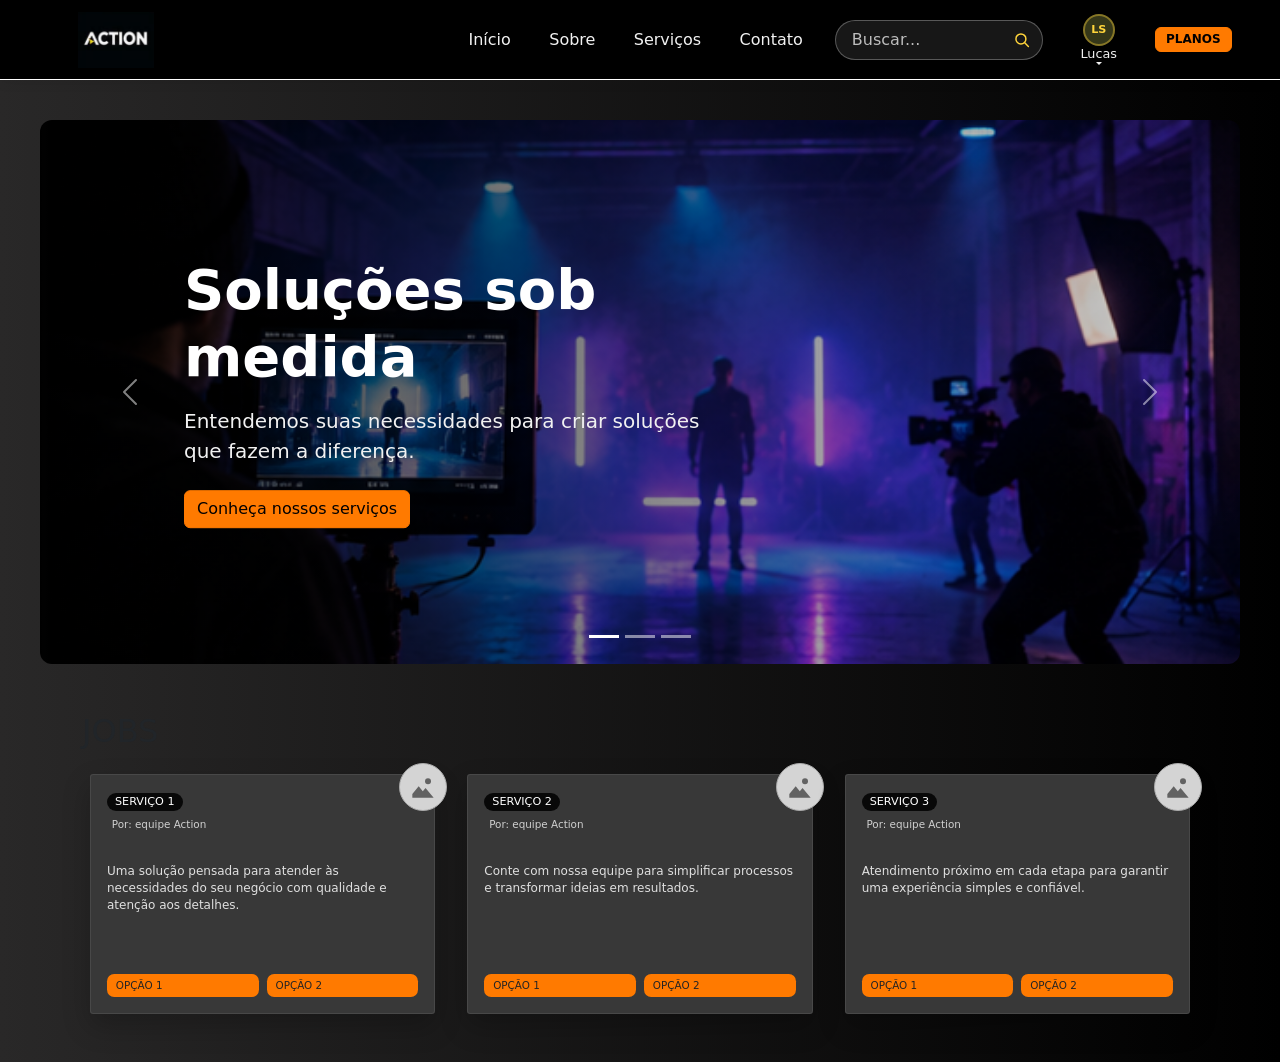
==== commit aa0d4606: "Add chat functionality and update contact links - Changed the "Contato" links in index.html and user" ====
--- a/templates/index.html
+++ b/templates/index.html
@@ -22,7 +22,7 @@
           <li><a href="#inicio">Início</a></li>
           <li><a href="#sobre">Sobre</a></li>
           <li><a href="#servicos">Serviços</a></li>
-          <li><a href="#contato">Contato</a></li>
+          <li><a href="chat.html">Contato</a></li>
         </ul>
         <form class="site-search" role="search" id="siteSearch">
           <label class="visually-hidden" for="searchInput">Buscar no site</label>
--- a/assets/css/style.css
+++ b/assets/css/style.css
@@ -1,3 +1,11 @@
+:root {
+    --brand-lime: #FFD43B;
+    --brand-lime-rgb: 255, 212, 59;
+    --action-orange: #FF7A00;
+    --action-orange-rgb: 255, 122, 0;
+    --action-orange-hover: #fff41f;
+}
+
 body {
     margin: 0;
     font-family: "Inter", system-ui, -apple-system, BlinkMacSystemFont, "Segoe UI", Roboto, "Helvetica Neue", Arial, "Noto Sans", sans-serif, "Apple Color Emoji", "Segoe UI Emoji", "Segoe UI Symbol", "Noto Color Emoji";
@@ -60,8 +68,8 @@
 
 .nav-options a:hover,
 .nav-options a:focus-visible {
-    color: #FF941F;
-    text-shadow: 0 0 8px rgb(255 148 31 / 81%);
+    color: var(--brand-lime);
+    text-shadow: 0 0 8px rgba(var(--brand-lime-rgb), 0.65);
 }
 
 .site-search {
@@ -78,7 +86,7 @@
 }
 
 .site-search:focus-within {
-    border-color: #FF941F;
+    border-color: var(--brand-lime);
     animation: search-border-glow 1.8s ease-in-out infinite;
 }
 
@@ -109,7 +117,7 @@
     place-items: center;
     border: 0;
     background: transparent;
-    color: #FF941F;
+    color: var(--brand-lime);
     cursor: pointer;
 }
 
@@ -145,7 +153,7 @@
 .account-menu-toggle:hover,
 .account-menu-toggle:focus-visible,
 .account-menu-toggle[aria-expanded="true"] {
-    color: #FF941F;
+    color: var(--brand-lime);
 }
 
 .account-menu-toggle::after {
@@ -178,13 +186,13 @@
 
 .account-menu .dropdown-item:hover,
 .account-menu .dropdown-item:focus {
-    background-color: rgb(255 148 31 / 12%);
-    color: #FF941F;
+    background-color: rgba(var(--brand-lime-rgb), 0.08);
+    color: var(--brand-lime);
 }
 
 .site-header .btn-warning {
     color: #030000;
-    background-color: #FF941F;
+    background-color: var(--action-orange);
     flex: 0 0 auto;
     min-width: 4.5rem;
     padding: 0.3rem 0.65rem;
@@ -195,16 +203,15 @@
 
 .btn-warning {
     color: #030000;
-    background-color: #FF941F;
-    border: 1px solid #FF941F;
-    transition: background-color 160ms ease, border-color 160ms ease, color 160ms ease;
+    background: var(--action-orange);
+    border: 1px solid var(--action-orange);
+    transition: background 180ms ease, border-color 180ms ease, color 180ms ease;
 }
 
 .btn-warning:hover,
 .btn-warning:focus-visible {
-    background-color: #c46b0f;
-    border: 1px solid #fcfcfc63;
-
+    background: linear-gradient(110deg, var(--action-orange-hover), var(--action-orange));
+    border-color: var(--action-orange-hover);
 }
 
 body {
@@ -372,7 +379,7 @@
     padding: 0.3rem 0.55rem;
     overflow: hidden;
     border-radius: 0.45rem;
-    background: #d47719;
+    background: var(--action-orange);
     color: #242424;
     font-size: 0.65rem;
     line-height: 1.3;
@@ -380,13 +387,14 @@
     text-overflow: ellipsis;
     text-transform: uppercase;
     white-space: nowrap;
-    transition: background-color 160ms ease, color 160ms ease;
+    transition: background 160ms ease, color 160ms ease;
 }
 
 .service-card-button:hover,
 .service-card-button:focus-visible {
-    background: #FF941F;
+    background: linear-gradient(110deg, var(--action-orange-hover), var(--action-orange));
     color: #111;
+    transition: background 18s ease, color 18s ease;
 }
 
 @media (max-width: 768px) {
@@ -475,18 +483,33 @@
 @keyframes search-border-glow {
     0%,
     100% {
-        box-shadow: 0 0 0 2px rgb(255 148 31 / 12%);
+        box-shadow: 0 0 0 2px rgba(var(--brand-lime-rgb), 0.12);
     }
 
     50% {
-        box-shadow: 0 0 0 5px rgb(255 148 31 / 28%);
+        box-shadow: 0 0 0 5px rgba(var(--brand-lime-rgb), 0.28);
+    }
+}
+
+@keyframes profile-primary-gradient {
+    from {
+        background-position: 0% 50%;
+    }
+
+    to {
+        background-position: 100% 50%;
     }
 }
 
 @media (prefers-reduced-motion: reduce) {
     .site-search:focus-within {
         animation: none;
-        box-shadow: 0 0 0 3px rgb(255 148 31 / 18%);
+        box-shadow: 0 0 0 3px rgba(var(--brand-lime-rgb), 0.18);
+    }
+
+    .profile-page .btn-profile-primary:hover,
+    .profile-page .btn-profile-primary:focus-visible {
+        animation: none;
     }
 }
 
@@ -522,14 +545,12 @@
 
 .profile-page {
     min-height: 100vh;
-    background:
-        radial-gradient(ellipse at 86% 22%, rgb(255 148 31 / 5%), transparent 29rem),
-        linear-gradient(135deg, #111 0%, #191919 48%, #101010 100%);
+    background: #111;
     color: #f4f4f1;
 }
 
 .profile-page .site-nav {
-    gap: clamp(0.75rem, 2vw, 1.75rem);
+    gap: 1rem;
     padding-right: max(1.5rem, calc((100vw - 1200px) / 2));
     padding-left: max(1.5rem, calc((100vw - 1200px) / 2));
 }
@@ -540,147 +561,100 @@
 }
 
 .profile-page .nav-options {
-    gap: clamp(0.8rem, 2vw, 1.75rem);
+    gap: 1.25rem;
 }
 
 .profile-page .nav-options a {
     font-size: 0.88rem;
 }
 
+.profile-shell {
+    width: min(100% - 3rem, 1120px);
+    margin: 2rem auto 5rem;
+}
+
+.profile-card,
+.profile-tabs,
+.profile-panel {
+    border: 1px solid rgb(255 255 255 / 10%);
+    border-radius: 0.65rem;
+    background: #1b1b1b;
+}
+
+.profile-card {
+    overflow: hidden;
+}
+
+.profile-cover {
+    display: flex;
+    min-height: 12rem;
+    align-items: flex-start;
+    justify-content: space-between;
+    padding: 1.5rem;
+    background: linear-gradient(120deg, #343719, #171717 75%);
+}
+
+.profile-cover-label,
+.profile-cover-mark {
+    color: var(--brand-lime);
+}
+
+.profile-cover-label {
+    font-size: 0.7rem;
+    font-weight: 700;
+    letter-spacing: 0.1em;
+}
+
+.profile-cover-mark {
+    font-size: 6rem;
+    font-weight: 800;
+    line-height: 0.8;
+    opacity: 0.45;
+}
+
+.profile-identity {
+    display: flex;
+    min-height: 9rem;
+    align-items: center;
+    gap: 1rem;
+    padding: 1rem 1.5rem;
+}
+
+.profile-avatar,
 .profile-mini-avatar,
-.profile-avatar,
 .activity-avatar {
     display: grid;
     flex: 0 0 auto;
     place-items: center;
-    border: 1px solid rgb(255 148 31 / 38%);
+    border: 2px solid #1b1b1b;
     border-radius: 50%;
-    background: linear-gradient(145deg, #392719, #17120d);
-    color: #FFAD52;
+    background: #353719;
+    color: var(--brand-lime);
     font-weight: 700;
-    letter-spacing: 0.04em;
+}
+
+.profile-avatar {
+    position: relative;
+    width: 5.5rem;
+    height: 5.5rem;
+    margin-top: -3rem;
+    font-size: 1.4rem;
 }
 
 .profile-mini-avatar {
     width: 2rem;
     height: 2rem;
+    border-color: rgba(var(--brand-lime-rgb), 0.4);
     font-size: 0.7rem;
-}
-
-.profile-shell {
-    width: min(100% - 3rem, 1120px);
-    margin: 2rem auto 5rem;
-}
-
-.profile-card,
-.profile-tabs,
-.profile-panel {
-    border: 1px solid rgb(255 255 255 / 8%);
-    border-radius: 0.85rem;
-    background: #1b1b1b;
-    box-shadow: 0 1rem 2.5rem rgb(0 0 0 / 16%);
-}
-
-.profile-card {
-    position: relative;
-    overflow: hidden;
-}
-
-.profile-cover {
-    position: relative;
-    display: flex;
-    min-height: 14rem;
-    align-items: flex-start;
-    justify-content: space-between;
-    overflow: hidden;
-    padding: 1.5rem 1.75rem;
-    background:
-        linear-gradient(112deg, rgb(9 10 5 / 12%), rgb(9 10 5 / 72%)),
-        radial-gradient(ellipse at 75% 15%, rgb(255 148 31 / 44%), transparent 29%),
-        radial-gradient(ellipse at 23% 110%, rgb(190 96 24 / 29%), transparent 45%),
-        linear-gradient(125deg, #4a321d 0%, #241b14 44%, #111 100%);
-}
-
-.profile-cover::before,
-.profile-cover::after {
-    position: absolute;
-    width: 23rem;
-    height: 23rem;
-    border: 1px solid rgb(255 148 31 / 15%);
-    border-radius: 50%;
-    content: "";
-}
-
-.profile-cover::before {
-    top: -12rem;
-    right: 10%;
-    box-shadow:
-        0 0 0 2.2rem rgb(255 148 31 / 3%),
-        0 0 0 4.4rem rgb(255 148 31 / 3%);
-}
-
-.profile-cover::after {
-    right: -9rem;
-    bottom: -19rem;
-    width: 28rem;
-    height: 28rem;
-    border-color: rgb(255 255 255 / 12%);
-}
-
-.profile-cover-label,
-.profile-cover-mark {
-    position: relative;
-    z-index: 1;
-}
-
-.profile-cover-label {
-    padding: 0.45rem 0.7rem;
-    border: 1px solid rgb(255 255 255 / 19%);
-    border-radius: 999px;
-    color: #f5f5e8;
-    font-size: 0.63rem;
-    font-weight: 700;
-    letter-spacing: 0.14em;
-}
-
-.profile-cover-mark {
-    color: rgb(255 148 31 / 78%);
-    font-size: clamp(5rem, 13vw, 9.5rem);
-    font-weight: 800;
-    line-height: 0.8;
-    opacity: 0.38;
-    transform: rotate(-12deg);
-}
-
-.profile-identity {
-    position: relative;
-    display: flex;
-    min-height: 10rem;
-    align-items: center;
-    gap: 1.4rem;
-    padding: 1.35rem 1.75rem 1.5rem;
-}
-
-.profile-avatar {
-    position: relative;
-    width: 6.4rem;
-    height: 6.4rem;
-    margin-top: -4.7rem;
-    border: 4px solid #1b1b1b;
-    background:
-        radial-gradient(circle at 30% 20%, rgb(255 148 31 / 30%), transparent 45%),
-        linear-gradient(145deg, #3a2b1d, #17120d);
-    box-shadow: 0 0.7rem 1.5rem rgb(0 0 0 / 25%);
-    font-size: 1.6rem;
 }
 
 .profile-online-indicator {
     position: absolute;
-    right: 0.12rem;
-    bottom: 0.2rem;
-    width: 0.95rem;
-    height: 0.95rem;
-    border: 3px solid #1b1b1b;
+    right: 0;
+    bottom: 0;
+    width: 0.85rem;
+    height: 0.85rem;
+    border: 2px solid #1b1b1b;
     border-radius: 50%;
     background: #7ed957;
 }
@@ -692,84 +666,71 @@
 .profile-eyebrow,
 .panel-kicker {
     margin: 0 0 0.35rem;
-    color: #FFAD52;
-    font-size: 0.62rem;
+    color: var(--brand-lime);
+    font-size: 0.65rem;
     font-weight: 700;
-    letter-spacing: 0.14em;
+    letter-spacing: 0.08em;
 }
 
 .profile-heading h1 {
     margin: 0;
     color: #fff;
-    font-size: clamp(1.55rem, 3vw, 2rem);
-    font-weight: 700;
-    letter-spacing: -0.035em;
+    font-size: clamp(1.5rem, 3vw, 2rem);
 }
 
 .profile-role,
 .profile-connections {
     margin: 0.3rem 0 0;
     color: #c6c6c0;
-    font-size: 0.83rem;
-}
-
-.profile-role span,
-.profile-connections span {
-    margin: 0 0.25rem;
-    color: #85857c;
-}
-
-.profile-connections strong {
-    color: #f2f2eb;
-    font-weight: 600;
+    font-size: 0.8rem;
 }
 
 .profile-actions {
     display: flex;
     align-items: center;
-    gap: 0.55rem;
+    gap: 0.5rem;
     margin-left: auto;
 }
 
 .profile-page .btn-profile-primary,
 .profile-page .btn-profile-secondary,
 .profile-page .btn-profile-icon {
-    min-height: 2.6rem;
-    border-radius: 0.48rem;
-    font-size: 0.78rem;
-    font-weight: 700;
-    transition: background-color 160ms ease, border-color 160ms ease, color 160ms ease;
+    min-height: 2.5rem;
+    font-size: 0.8rem;
 }
 
 .profile-page .btn-profile-primary {
-    border: 1px solid #FF941F;
-    background: #FF941F;
-    color: #12130b;
-}
+    border-color: var(--action-orange);
+    background: var(--action-orange);
+    color: #111;
+    transition: border-color 5s, background 2s, color 2s;
+}
+
 
 .profile-page .btn-profile-primary:hover,
-.profile-page .btn-profile-primary[aria-pressed="true"] {
-    border-color: #e8871c;
-    background: #e8871c;
-    color: #111;
+.profile-page .btn-profile-primary:focus-visible {
+    border-color: var(--action-orange-hover);
+    background: linear-gradient(90deg, var(--action-orange-hover), var(--action-orange));
+    background-size: 200% 100%;
+    animation: profile-primary-gradient 1.2s ease-in-out infinite alternate;
 }
 
 .profile-page .btn-profile-secondary,
 .profile-page .btn-profile-icon {
-    border: 1px solid rgb(255 255 255 / 18%);
+    border-color: rgb(255 255 255 / 20%);
     background: #252525;
     color: #f1f1ec;
 }
 
 .profile-page .btn-profile-secondary:hover,
 .profile-page .btn-profile-icon:hover {
-    border-color: rgb(255 148 31 / 65%);
-    color: #FF941F;
+    border-color: var(--brand-lime);
+    color: var(--brand-lime);
 }
 
 .profile-page .btn-profile-icon {
     display: grid;
-    width: 2.65rem;
+    width: 2.6rem;
     padding: 0.55rem;
     place-items: center;
 }
@@ -785,57 +746,34 @@
 
 .profile-feedback {
     min-height: 1rem;
-    margin: -0.8rem 1.75rem 0.8rem;
-    color: #FF941F;
-    font-size: 0.72rem;
+    margin: 0 1.5rem 0.75rem;
+    color: var(--action-orange-hover);
+    font-size: 0.75rem;
 }
 
 .profile-tabs {
     margin-top: 1rem;
-    padding: 0 1.1rem;
+    padding: 0 0.75rem;
 }
 
 .profile-tabs .nav-tabs {
-    gap: 0.35rem;
-    border: 0;
+    border-color: rgb(255 255 255 / 12%);
 }
 
 .profile-tabs .nav-link {
-    position: relative;
-    padding: 1rem 1.1rem 0.9rem;
-    border: 0;
-    border-radius: 0;
-    background: transparent;
-    color: #a9a9a3;
-    font-size: 0.8rem;
-    font-weight: 600;
+    color: #bdbdb7;
+    font-size: 0.82rem;
 }
 
 .profile-tabs .nav-link:hover,
 .profile-tabs .nav-link:focus-visible,
 .profile-tabs .nav-link.active {
-    color: #FFAD52;
+    color: var(--brand-lime);
 }
 
 .profile-tabs .nav-link.active {
-    border-color: transparent;
+    border-color: transparent transparent var(--brand-lime);
     background: transparent;
-}
-
-.profile-tabs .nav-link.active::after {
-    position: absolute;
-    right: 0.7rem;
-    bottom: 0;
-    left: 0.7rem;
-    height: 2px;
-    background: #FF941F;
-    content: "";
-}
-
-.profile-tabs .nav-link span {
-    margin-left: 0.2rem;
-    color: #a9a9a3;
-    font-size: 0.68rem;
 }
 
 .profile-layout {
@@ -850,18 +788,17 @@
     min-width: 0;
 }
 
-.profile-main-content > .tab-pane > .profile-panel,
-.profile-main-content > .tab-pane > .profile-panel + .profile-panel {
+.profile-main-content > .tab-pane > .profile-panel {
     margin-bottom: 1rem;
 }
 
 .profile-panel {
-    padding: 1.45rem;
+    padding: 1.25rem;
 }
 
 .panel-heading {
     display: flex;
-    align-items: flex-start;
+    align-items: center;
     justify-content: space-between;
     gap: 1rem;
     margin-bottom: 1rem;
@@ -871,99 +808,241 @@
 .availability-panel h2 {
     margin: 0;
     color: #f7f7f2;
-    font-size: 1.05rem;
-    font-weight: 650;
-    letter-spacing: -0.015em;
-}
-
-.panel-kicker {
-    margin-bottom: 0.3rem;
-    font-size: 0.57rem;
+    font-size: 1.1rem;
 }
 
 .panel-heading-mark {
-    color: rgb(255 148 31 / 65%);
-    font-size: 0.76rem;
-    font-weight: 700;
-    letter-spacing: 0.1em;
+    color: var(--brand-lime);
 }
 
 .profile-bio,
-.panel-description {
-    margin: 0;
+.panel-description,
+.featured-project > div > p:not(.project-category),
+.availability-panel > p:not(.panel-kicker) {
     color: #c8c8c1;
-    font-size: 0.83rem;
-    line-height: 1.8;
+    font-size: 0.82rem;
+    line-height: 1.65;
 }
 
 .profile-tags {
     display: flex;
     flex-wrap: wrap;
-    gap: 0.45rem;
-    margin-top: 1.1rem;
+    gap: 0.5rem;
+    margin-top: 1rem;
 }
 
 .profile-tags span {
-    padding: 0.35rem 0.62rem;
-    border: 1px solid rgb(255 148 31 / 18%);
+    padding: 0.3rem 0.6rem;
     border-radius: 999px;
-    background: rgb(255 148 31 / 5%);
-    color: #f5c99e;
-    font-size: 0.68rem;
+    background: rgba(var(--brand-lime-rgb), 0.09);
+    color: var(--brand-lime);
+    font-size: 0.7rem;
 }
 
 .text-link,
 .availability-link {
-    color: #FF941F;
-    font-size: 0.72rem;
-    font-weight: 650;
+    color: var(--brand-lime);
+    font-size: 0.75rem;
     text-decoration: none;
 }
 
 .text-link:hover,
 .availability-link:hover {
-    color: #ffc078;
     text-decoration: underline;
-    text-underline-offset: 0.2rem;
+}
+
+.jobs-list {
+    display: grid;
+    gap: 1rem;
+}
+
+.job-card {
+    display: grid;
+    grid-template-columns: minmax(9rem, 0.36fr) minmax(0, 1fr);
+    gap: 1rem;
+    padding: 1rem;
+    border-radius: 0.65rem;
+    background: #353535;
+}
+
+.job-artwork {
+    display: grid;
+    grid-template-rows: auto minmax(0, 1fr);
+    gap: 0.65rem;
+    min-height: 11rem;
+    padding: 0.65rem;
+    border-radius: 0.6rem;
+    background: #272727;
+}
+
+.job-company {
+    display: flex;
+    align-items: center;
+    gap: 0.5rem;
+    color: #333;
+    font-size: 0.55rem;
+    font-weight: 700;
+}
+
+.job-company-mark {
+    display: grid;
+    width: 2rem;
+    height: 2rem;
+    flex: 0 0 auto;
+    place-items: center;
+    border-radius: 50%;
+    background: #c9c9c9;
+    color: #333;
+    font-size: 0.65rem;
+}
+
+.job-image-placeholder {
+    display: grid;
+    min-height: 7rem;
+    place-items: center;
+    border-radius: 0.35rem;
+    background: #f4f4f4;
+    color: #414141;
+}
+
+.job-image-placeholder svg {
+    width: 3rem;
+    fill: currentColor;
+}
+
+.job-content {
+    min-width: 0;
+    padding: 0.1rem 0;
+}
+
+.job-heading {
+    display: flex;
+    align-items: flex-start;
+    justify-content: space-between;
+    gap: 0.75rem;
+    margin-bottom: 0.65rem;
+}
+
+.job-heading h3,
+.job-preview h3 {
+    margin: 0;
+    color: #f4f4ed;
+    font-size: 0.92rem;
+}
+
+.job-toggle {
+    flex: 0 0 auto;
+    padding: 0.35rem 0.55rem;
+    border: 0;
+    border-radius: 0.25rem;
+    background: var(--brand-lime);
+    color: #111;
+    font-size: 0.72rem;
+    line-height: 1.2;
+}
+
+.job-toggle:hover,
+.job-toggle:focus-visible {
+    background: #e6ea00;
+}
+
+.job-status {
+    display: inline-block;
+    margin-bottom: 0.55rem;
+    padding: 0.25rem 0.65rem;
+    border-radius: 999px;
+    color: #111;
+    font-size: 0.65rem;
+    font-weight: 700;
+    line-height: 1.2;
+    text-transform: uppercase;
+}
+
+.job-status--in-progress {
+    background: var(--action-orange);
+}
+
+.job-status--completed {
+    background: var(--brand-lime);
+}
+
+.job-status--canceled {
+    background: var(--action-orange-hover);
+}
+
+.job-description,
+.job-details p {
+    margin: 0;
+    color: #d0d0d0;
+    font-size: 0.8rem;
+    line-height: 1.55;
+}
+
+.job-details {
+    display: grid;
+    gap: 0.25rem;
+    margin-top: 0.75rem;
+    padding-top: 0.65rem;
+    border-top: 1px solid rgb(255 255 255 / 25%);
+}
+
+.job-details[hidden] {
+    display: none;
+}
+
+.job-details strong {
+    color: #f4f4ed;
+}
+
+.job-preview {
+    display: flex;
+    align-items: center;
+    justify-content: space-between;
+    gap: 1rem;
+    padding: 0.85rem 0;
+    border-top: 1px solid rgb(255 255 255 / 10%);
+}
+
+.job-preview-meta {
+    margin: 0 0 0.3rem;
+    color: #a7a7a7;
+    font-size: 0.65rem;
+    font-weight: 700;
+}
+
+.job-preview-meta span {
+    font-weight: 400;
 }
 
 .featured-project {
     display: grid;
-    grid-template-columns: 5.2rem minmax(0, 1fr);
+    grid-template-columns: 4rem minmax(0, 1fr);
     align-items: center;
     gap: 1rem;
-    padding: 1rem;
-    border: 1px solid rgb(255 255 255 / 7%);
-    border-radius: 0.65rem;
-    background:
-        radial-gradient(ellipse at 0% 100%, rgb(255 148 31 / 8%), transparent 55%),
-        #20211a;
 }
 
 .project-symbol {
     display: grid;
-    width: 4.6rem;
-    height: 4.6rem;
+    width: 4rem;
+    height: 4rem;
     place-items: center;
-    border: 1px solid rgb(255 148 31 / 22%);
-    border-radius: 0.55rem;
-    background: linear-gradient(145deg, #3a2919, #1a140f);
-    color: #FF941F;
+    border-radius: 0.5rem;
+    background: #30331b;
+    color: var(--brand-lime);
 }
 
 .project-symbol svg {
-    width: 2.4rem;
+    width: 2rem;
     fill: currentColor;
 }
 
 .project-category,
 .equipment-card > p,
 .event-type {
-    margin: 0 0 0.25rem;
-    color: #FFAD52;
-    font-size: 0.57rem;
+    margin: 0 0 0.35rem;
+    color: var(--brand-lime);
+    font-size: 0.65rem;
     font-weight: 700;
-    letter-spacing: 0.11em;
 }
 
 .featured-project h3,
@@ -971,351 +1050,215 @@
 .event-item h3 {
     margin: 0;
     color: #f4f4ed;
-    font-size: 0.93rem;
-    font-weight: 650;
-}
-
-.featured-project > div > p:not(.project-category) {
-    margin: 0.35rem 0 0.55rem;
-    color: #b6b6af;
-    font-size: 0.74rem;
-    line-height: 1.6;
-}
-
-.activity-panel > .panel-heading {
-    margin-bottom: 0.45rem;
-}
-
-.activity-item {
-    display: grid;
-    grid-template-columns: 2.35rem minmax(0, 1fr);
-    gap: 0.8rem;
+    font-size: 0.9rem;
+}
+
+.activity-item,
+.post-author {
+    display: flex;
+    align-items: flex-start;
+    gap: 0.75rem;
+}
+
+.activity-item,
+.post-card,
+.event-item {
     padding: 1rem 0;
-    border-top: 1px solid rgb(255 255 255 / 8%);
+    border-top: 1px solid rgb(255 255 255 / 10%);
 }
 
 .activity-avatar {
     width: 2.3rem;
     height: 2.3rem;
+    font-size: 0.7rem;
+}
+
+.activity-avatar-alt {
+    background: #353535;
+    color: #eee;
+}
+
+.activity-item p,
+.post-card > p {
+    margin: 0 0 0.5rem;
+    color: #c8c8c1;
+    font-size: 0.8rem;
+    line-height: 1.6;
+}
+
+.activity-meta,
+.post-author strong {
+    color: #f1f1eb;
+    font-size: 0.75rem;
+}
+
+.activity-meta span,
+.post-author > div > span {
+    color: #999;
+    font-weight: 400;
+}
+
+.activity-reaction,
+.post-footer {
+    color: var(--brand-lime);
     font-size: 0.72rem;
 }
 
-.activity-avatar-alt {
-    border-color: rgb(255 255 255 / 20%);
-    background: linear-gradient(145deg, #353535, #222);
-    color: #deded5;
-}
-
-.activity-item p {
+.activity-reaction span {
+    color: #aaa;
+}
+
+.profile-sidebar {
+    display: grid;
+    gap: 1rem;
+}
+
+.profile-details {
+    display: grid;
+    gap: 0.8rem;
     margin: 0;
-    color: #c8c8c1;
-    font-size: 0.77rem;
-    line-height: 1.65;
-}
-
-.activity-item .activity-meta {
-    margin-bottom: 0.35rem;
-    color: #f1f1eb;
-    font-size: 0.73rem;
-    font-weight: 650;
-}
-
-.activity-meta span {
-    color: #8d8d85;
-    font-weight: 400;
-}
-
-.activity-item .activity-reaction {
-    display: inline-block;
-    margin-top: 0.55rem;
-    color: #FF941F;
-    font-size: 0.7rem;
-}
-
-.activity-reaction span {
-    margin-left: 0.25rem;
-    color: #a7a79f;
-}
-
-.profile-sidebar {
-    display: grid;
-    gap: 1rem;
-}
-
-.sidebar-panel {
-    padding: 1.3rem;
-}
-
-.sidebar-panel .panel-heading {
-    align-items: center;
-    margin-bottom: 1.1rem;
+}
+
+.profile-details dt {
+    color: #999;
+    font-size: 0.62rem;
+}
+
+.profile-details dd {
+    margin: 0.15rem 0 0;
+    color: #e5e5dd;
+    font-size: 0.78rem;
 }
 
 .sidebar-dot {
-    width: 0.55rem;
-    height: 0.55rem;
+    width: 0.6rem;
+    height: 0.6rem;
     border-radius: 50%;
-    background: #a5e26f;
-    box-shadow: 0 0 0 0.25rem rgb(165 226 111 / 10%);
-}
-
-.profile-details {
-    display: grid;
-    gap: 0.9rem;
-    margin: 0;
-}
-
-.profile-details dt {
-    margin-bottom: 0.2rem;
-    color: #898981;
-    font-size: 0.55rem;
-    font-weight: 700;
-    letter-spacing: 0.1em;
-}
-
-.profile-details dd {
-    margin: 0;
-    color: #e5e5dd;
-    font-size: 0.75rem;
-}
-
-.availability-panel {
-    background:
-        radial-gradient(ellipse at 100% 0%, rgb(255 148 31 / 9%), transparent 60%),
-        #1b1b1b;
-}
-
-.availability-panel h2 {
-    margin-bottom: 0.5rem;
-}
-
-.availability-panel > p:not(.panel-kicker) {
-    margin: 0 0 0.9rem;
-    color: #b8b8b1;
-    font-size: 0.75rem;
-    line-height: 1.65;
-}
-
-.availability-link span {
-    margin-left: 0.15rem;
-}
-
-.profile-footer-note {
-    display: flex;
-    align-items: center;
-    gap: 0.65rem;
-    padding: 0.4rem 0.3rem;
-}
-
-.footer-note-mark {
-    display: grid;
-    flex: 0 0 1.75rem;
-    width: 1.75rem;
-    height: 1.75rem;
-    place-items: center;
-    border: 1px solid rgb(255 148 31 / 25%);
-    border-radius: 0.45rem;
-    color: #FF941F;
-    font-size: 0.8rem;
-    font-weight: 800;
-}
-
-.profile-footer-note p {
-    margin: 0;
-    color: #898981;
-    font-size: 0.66rem;
-}
-
-.post-card {
-    padding: 1.1rem 0;
-    border-top: 1px solid rgb(255 255 255 / 8%);
-}
-
-.post-author {
-    display: flex;
-    align-items: center;
-    gap: 0.7rem;
-}
-
-.post-author > div {
-    display: grid;
-    gap: 0.12rem;
-}
-
-.post-author strong {
-    color: #f2f2eb;
-    font-size: 0.75rem;
-}
-
-.post-author > div > span {
-    color: #8d8d85;
-    font-size: 0.68rem;
-}
-
-.post-card > p {
-    margin: 0.85rem 0;
-    color: #cacac3;
-    font-size: 0.8rem;
-    line-height: 1.75;
-}
-
-.post-footer {
-    display: flex;
-    gap: 1rem;
-    color: #9c9c94;
-    font-size: 0.68rem;
+    background: #7ed957;
 }
 
 .equipment-grid {
     display: grid;
     grid-template-columns: repeat(auto-fit, minmax(12rem, 1fr));
-    gap: 0.75rem;
-    margin-top: 1.2rem;
 }
 
 .equipment-card {
-    position: relative;
-    min-height: 9.5rem;
     padding: 1rem;
-    border: 1px solid rgb(255 255 255 / 8%);
-    border-radius: 0.65rem;
-    background: linear-gradient(145deg, #22231c, #1a1a1a);
+    border: 1px solid rgb(255 255 255 / 10%);
+    border-radius: 0.5rem;
+    background: #202020;
 }
 
 .equipment-icon {
     display: grid;
     width: 2rem;
     height: 2rem;
-    margin-bottom: 1rem;
+    margin-bottom: 0.8rem;
     place-items: center;
-    border-radius: 0.45rem;
-    background: rgb(255 148 31 / 10%);
-    color: #FF941F;
-    font-size: 0.65rem;
-    font-weight: 700;
-}
-
-.equipment-card h3 {
-    margin-bottom: 0.3rem;
-    font-size: 0.82rem;
-}
-
-.equipment-card > span:last-child {
-    color: #a5a59d;
-    font-size: 0.68rem;
+    border-radius: 0.4rem;
+    background: rgba(var(--brand-lime-rgb), 0.09);
+    color: var(--brand-lime);
+}
+
+.equipment-card > span:last-child,
+.event-item > div:nth-child(2) > p:last-child {
+    color: #aaa;
+    font-size: 0.72rem;
 }
 
 .event-item {
     display: grid;
-    grid-template-columns: 3.4rem minmax(0, 1fr) auto;
+    grid-template-columns: 3rem minmax(0, 1fr) auto;
     align-items: center;
-    gap: 0.9rem;
-    padding: 1rem 0;
-    border-top: 1px solid rgb(255 255 255 / 8%);
+    gap: 0.75rem;
 }
 
 .event-date {
     display: grid;
-    width: 3.3rem;
-    height: 3.5rem;
+    width: 3rem;
+    height: 3.25rem;
     align-content: center;
     justify-items: center;
-    border: 1px solid rgb(255 148 31 / 22%);
-    border-radius: 0.55rem;
-    background: rgb(255 148 31 / 5%);
+    border-radius: 0.45rem;
+    background: rgba(var(--action-orange-rgb), 0.1);
 }
 
 .event-date strong {
-    color: #f1f1e9;
+    color: #fff;
     font-size: 1.2rem;
-    line-height: 1.1;
 }
 
 .event-date span {
-    color: #FFAD52;
-    font-size: 0.57rem;
+    color: var(--action-orange-hover);
+    font-size: 0.65rem;
+}
+
+.event-status {
+    color: #a7df84;
+    font-size: 0.7rem;
+}
+
+.profile-footer-note {
+    display: flex;
+    align-items: center;
+    gap: 0.6rem;
+    color: #999;
+    font-size: 0.72rem;
+}
+
+.footer-note-mark {
+    color: var(--brand-lime);
     font-weight: 700;
 }
 
-.event-item h3 {
-    font-size: 0.8rem;
-}
-
-.event-item > div:nth-child(2) > p:last-child {
-    margin: 0.3rem 0 0;
-    color: #a5a59d;
-    font-size: 0.68rem;
-}
-
-.event-status {
-    padding: 0.3rem 0.45rem;
-    border-radius: 999px;
-    background: rgb(126 217 87 / 10%);
-    color: #a7df84;
-    font-size: 0.6rem;
-    white-space: nowrap;
+.post-author {
+    align-items: center;
+}
+
+.post-footer {
+    display: flex;
+    gap: 1rem;
+    color: #aaa;
 }
 
 .profile-modal {
-    border: 1px solid rgb(255 255 255 / 12%);
-    border-radius: 0.9rem;
     background: #1b1b1b;
     color: #f3f3ed;
-    box-shadow: 0 1.5rem 4rem rgb(0 0 0 / 42%);
 }
 
 .profile-modal .modal-header,
 .profile-modal .modal-footer {
-    border-color: rgb(255 255 255 / 9%);
-}
-
-.profile-modal .modal-header {
-    align-items: flex-start;
+    border-color: rgb(255 255 255 / 12%);
 }
 
 .profile-modal .modal-title {
-    color: #f7f7f2;
-    font-size: 1.15rem;
-    font-weight: 650;
-}
-
-.profile-modal .modal-body {
-    display: grid;
-    gap: 0.55rem;
+    color: #fff;
 }
 
 .profile-form-label {
-    margin-top: 0.35rem;
+    margin-bottom: 0.35rem;
     color: #deded6;
-    font-size: 0.75rem;
-    font-weight: 600;
-}
-
-.profile-modal .profile-form-control {
-    border-color: rgb(255 255 255 / 14%);
+    font-size: 0.8rem;
+}
+
+.profile-form-control {
+    border-color: rgb(255 255 255 / 18%);
     background: #121212;
     color: #f3f3ed;
-    font-size: 0.82rem;
-}
-
-.profile-modal .profile-form-control:focus {
-    border-color: #FF941F;
-    box-shadow: 0 0 0 0.2rem rgb(255 148 31 / 13%);
-}
-
-.profile-modal textarea {
-    resize: vertical;
+}
+
+.profile-form-control:focus {
+    border-color: var(--brand-lime);
+    background: #121212;
+    color: #f3f3ed;
+    box-shadow: 0 0 0 0.2rem rgba(var(--brand-lime-rgb), 0.15);
+}
+
+.profile-form-control + .profile-form-label {
+    margin-top: 0.8rem;
 }
 
 @media (max-width: 900px) {
-    .profile-page .site-nav {
-        gap: 0.8rem;
-    }
-
-    .profile-page .nav-options {
-        gap: 0.8rem;
-    }
-
     .profile-layout {
         grid-template-columns: minmax(0, 1fr) 16rem;
     }
@@ -1325,8 +1268,7 @@
     }
 
     .profile-actions {
-        width: 100%;
-        margin-left: 7.8rem;
+        margin-left: 6.5rem;
     }
 }
 
@@ -1340,68 +1282,17 @@
         margin-top: 1.25rem;
     }
 
-    .profile-cover {
-        min-height: 10rem;
-    }
-
-    .profile-identity {
-        align-items: flex-start;
-        gap: 0.75rem 1rem;
-        padding: 1rem 1.15rem 1.2rem;
-    }
-
-    .profile-avatar {
-        width: 5rem;
-        height: 5rem;
-        margin-top: -3.4rem;
-        font-size: 1.3rem;
-    }
-
-    .profile-heading {
-        padding-top: 0.1rem;
-    }
-
-    .profile-heading h1 {
-        font-size: 1.45rem;
-    }
-
-    .profile-role,
-    .profile-connections {
-        font-size: 0.72rem;
-    }
-
-    .profile-actions {
-        margin-left: 0;
-    }
-
-    .profile-feedback {
-        margin-right: 1.15rem;
-        margin-left: 1.15rem;
-    }
-
-    .profile-tabs {
-        padding: 0 0.45rem;
-        overflow-x: auto;
-    }
-
-    .profile-tabs .nav-tabs {
-        width: max-content;
-    }
-
-    .profile-tabs .nav-link {
-        padding-right: 0.75rem;
-        padding-left: 0.75rem;
-        font-size: 0.73rem;
-        white-space: nowrap;
-    }
-
     .profile-layout {
         grid-template-columns: 1fr;
     }
 
+    .profile-actions {
+        width: 100%;
+        margin-left: 0;
+    }
+
     .profile-sidebar {
         grid-template-columns: repeat(2, minmax(0, 1fr));
-        align-items: start;
     }
 
     .profile-footer-note {
@@ -1420,102 +1311,99 @@
         padding: 1rem;
     }
 
-    .profile-cover-label {
-        font-size: 0.52rem;
+    .profile-cover-mark {
+        font-size: 4rem;
     }
 
     .profile-identity {
         display: grid;
-        grid-template-columns: 4.4rem minmax(0, 1fr);
-        align-items: center;
-        gap: 0.55rem 0.75rem;
-        padding: 0.8rem 0.9rem 1rem;
+        grid-template-columns: 4rem minmax(0, 1fr);
+        gap: 0.75rem;
+        padding: 0.75rem;
     }
 
     .profile-avatar {
-        width: 4.4rem;
-        height: 4.4rem;
-        margin-top: -2.7rem;
-        font-size: 1.1rem;
-    }
-
-    .profile-heading {
-        padding: 0;
+        width: 4rem;
+        height: 4rem;
+        margin-top: -2rem;
     }
 
     .profile-heading h1 {
-        font-size: 1.22rem;
-    }
-
-    .profile-eyebrow {
-        font-size: 0.53rem;
+        font-size: 1.25rem;
     }
 
     .profile-role,
     .profile-connections {
-        font-size: 0.65rem;
+        font-size: 0.7rem;
     }
 
     .profile-actions {
         grid-column: 1 / -1;
-        gap: 0.4rem;
     }
 
     .profile-page .btn-profile-primary,
     .profile-page .btn-profile-secondary {
         flex: 1;
-        padding-right: 0.45rem;
-        padding-left: 0.45rem;
-        font-size: 0.7rem;
-    }
-
-    .profile-panel {
-        padding: 1.1rem;
-    }
-
-    .featured-project {
-        grid-template-columns: 3.5rem minmax(0, 1fr);
-        gap: 0.7rem;
-        padding: 0.75rem;
-    }
-
-    .project-symbol {
-        width: 3.35rem;
-        height: 3.35rem;
-    }
-
-    .project-symbol svg {
-        width: 1.9rem;
-    }
-
-    .panel-heading .text-link {
-        max-width: 6.5rem;
-        text-align: right;
+        padding-right: 0.4rem;
+        padding-left: 0.4rem;
+        font-size: 0.72rem;
+    }
+
+    .profile-tabs {
+        overflow-x: auto;
+    }
+
+    .profile-tabs .nav-tabs {
+        width: max-content;
+        flex-wrap: nowrap;
+    }
+
+    .profile-tabs .nav-link {
+        white-space: nowrap;
+    }
+
+    .job-card {
+        grid-template-columns: 1fr;
+    }
+
+    .job-artwork {
+        grid-template-columns: minmax(0, 1fr) minmax(0, 1.5fr);
+        grid-template-rows: 1fr;
+        align-items: center;
+        min-height: 7rem;
+    }
+
+    .job-preview {
+        align-items: flex-start;
+        flex-direction: column;
+        gap: 0.5rem;
     }
 
     .profile-sidebar {
         grid-template-columns: 1fr;
     }
 
+    .featured-project {
+        grid-template-columns: 3rem minmax(0, 1fr);
+        gap: 0.75rem;
+    }
+
+    .project-symbol {
+        width: 3rem;
+        height: 3rem;
+    }
+
     .event-item {
-        grid-template-columns: 3rem minmax(0, 1fr);
-        gap: 0.7rem;
+        grid-template-columns: 2.7rem minmax(0, 1fr);
     }
 
     .event-status {
         grid-column: 2;
-        justify-self: start;
-    }
-
-    .event-date {
-        width: 2.9rem;
     }
 }
 
 @media (prefers-reduced-motion: reduce) {
-    .profile-page *,
-    .profile-page *::before,
-    .profile-page *::after {
+    .profile-page * {
         scroll-behavior: auto !important;
         transition-duration: 0.01ms !important;
     }
@@ -1524,4 +1412,847 @@
 .animation1::before{
     filter: blur(1.5rem);
     opacity: 0.7;
+}
+
+.messages-page {
+    min-height: 100vh;
+    background: linear-gradient(90deg, #292828 0%, #000000 100%);
+    color: #f4f4f1;
+}
+
+.messages-shell {
+    display: grid;
+    width: min(100% - 2rem, 1440px);
+    height: calc(100vh - 6.5rem);
+    min-height: 34rem;
+    grid-template-columns: minmax(16rem, 19rem) minmax(0, 1fr);
+    margin: 1rem auto 1.5rem;
+    overflow: hidden;
+    border: 1px solid rgb(255 255 255 / 12%);
+    border-radius: 0.7rem;
+    background: #171717;
+    box-shadow: 0 1rem 3rem rgb(0 0 0 / 18%);
+}
+
+.conversation-sidebar {
+    display: flex;
+    min-width: 0;
+    flex-direction: column;
+    overflow: hidden;
+    border-right: 1px solid rgb(255 255 255 / 12%);
+    background: #090909;
+}
+
+.conversation-sidebar-heading {
+    display: flex;
+    align-items: center;
+    justify-content: space-between;
+    padding: 1.2rem 1rem 0.9rem;
+}
+
+.messages-eyebrow {
+    margin: 0 0 0.25rem;
+    color: var(--brand-lime);
+    font-size: 0.62rem;
+    font-weight: 700;
+    letter-spacing: 0.09em;
+}
+
+.conversation-sidebar-heading h1 {
+    margin: 0;
+    color: #fff;
+    font-size: 1.2rem;
+}
+
+.conversation-count {
+    display: grid;
+    width: 2rem;
+    height: 2rem;
+    place-items: center;
+    border-radius: 50%;
+    background: rgba(var(--brand-lime-rgb), 0.12);
+    color: var(--brand-lime);
+    font-size: 0.7rem;
+    font-weight: 700;
+}
+
+.conversation-search {
+    display: flex;
+    height: 2.5rem;
+    align-items: center;
+    gap: 0.55rem;
+    margin: 0 0.85rem 0.8rem;
+    padding: 0 0.7rem;
+    border: 1px solid rgb(255 255 255 / 18%);
+    border-radius: 0.4rem;
+    background: #171717;
+    color: #aaa;
+}
+
+.conversation-search:focus-within {
+    border-color: var(--brand-lime);
+    box-shadow: 0 0 0 2px rgba(var(--brand-lime-rgb), 0.12);
+}
+
+.conversation-search svg {
+    width: 1rem;
+    height: 1rem;
+    flex: 0 0 auto;
+    fill: none;
+    stroke: currentColor;
+    stroke-linecap: round;
+    stroke-width: 1.8;
+}
+
+.conversation-search input {
+    width: 100%;
+    min-width: 0;
+    border: 0;
+    outline: 0;
+    background: transparent;
+    color: #f4f4f1;
+    font: inherit;
+    font-size: 0.75rem;
+}
+
+.conversation-search input::placeholder {
+    color: #999;
+}
+
+.conversation-filters {
+    display: flex;
+    gap: 0.35rem;
+    padding: 0 0.85rem 0.65rem;
+}
+
+.conversation-filter {
+    padding: 0.35rem 0.55rem;
+    border: 0;
+    border-radius: 999px;
+    background: #1c1c1c;
+    color: #aaa;
+    font-size: 0.66rem;
+    white-space: nowrap;
+}
+
+.conversation-filter:hover,
+.conversation-filter:focus-visible {
+    color: #fff;
+}
+
+.conversation-filter.is-active {
+    background: var(--brand-lime);
+    color: #111;
+    font-weight: 700;
+}
+
+.conversation-list {
+    min-height: 0;
+    flex: 1;
+    overflow-y: auto;
+    padding: 0 0.45rem 0.75rem;
+}
+
+.conversation-item {
+    display: flex;
+    width: 100%;
+    align-items: center;
+    gap: 0.65rem;
+    padding: 0.75rem 0.55rem;
+    border: 1px solid transparent;
+    border-radius: 0.45rem;
+    background: transparent;
+    color: inherit;
+    text-align: left;
+    cursor: pointer;
+}
+
+.conversation-item:hover,
+.conversation-item:focus-visible {
+    background: #181818;
+}
+
+.conversation-item.is-active {
+    border-color: rgba(var(--brand-lime-rgb), 0.5);
+    background: #1b1b13;
+}
+
+.conversation-item[hidden] {
+    display: none;
+}
+
+.conversation-avatar {
+    display: grid;
+    width: 2.65rem;
+    height: 2.65rem;
+    flex: 0 0 auto;
+    place-items: center;
+    border-radius: 50%;
+    background: var(--brand-lime);
+    color: #111;
+    font-size: 0.76rem;
+    font-weight: 800;
+}
+
+.conversation-avatar--violet {
+    background: var(--action-orange);
+}
+
+.conversation-avatar--blue {
+    background: var(--action-orange-hover);
+}
+
+.conversation-summary {
+    display: grid;
+    min-width: 0;
+    flex: 1;
+    gap: 0.18rem;
+}
+
+.conversation-name-row {
+    display: flex;
+    min-width: 0;
+    align-items: center;
+    justify-content: space-between;
+    gap: 0.35rem;
+}
+
+.conversation-name-row strong {
+    overflow: hidden;
+    color: #f4f4f1;
+    font-size: 0.75rem;
+    text-overflow: ellipsis;
+    white-space: nowrap;
+}
+
+.conversation-name-row time,
+.conversation-role,
+.conversation-preview {
+    color: #929292;
+    font-size: 0.62rem;
+}
+
+.conversation-role,
+.conversation-preview {
+    overflow: hidden;
+    text-overflow: ellipsis;
+    white-space: nowrap;
+}
+
+.conversation-preview {
+    color: #c0c0c0;
+}
+
+.conversation-unread {
+    display: grid;
+    width: 1.2rem;
+    height: 1.2rem;
+    flex: 0 0 auto;
+    place-items: center;
+    border-radius: 50%;
+    background: var(--brand-lime);
+    color: #111;
+    font-size: 0.62rem;
+    font-weight: 700;
+}
+
+.conversation-unread[hidden] {
+    display: none;
+}
+
+.conversation-empty {
+    padding: 1.5rem 1rem;
+    color: #999;
+    font-size: 0.8rem;
+    text-align: center;
+}
+
+.conversation-pane {
+    display: grid;
+    min-width: 0;
+    min-height: 0;
+    grid-template-rows: auto minmax(0, 1fr) auto auto;
+    background:
+        radial-gradient(ellipse at 85% 95%, rgb(255 255 255 / 3%), transparent 45%),
+        #171717;
+}
+
+.conversation-header {
+    display: flex;
+    min-width: 0;
+    align-items: center;
+    justify-content: space-between;
+    gap: 1rem;
+    padding: 0.9rem 1.25rem;
+    border-bottom: 1px solid rgb(255 255 255 / 13%);
+    background: rgb(12 12 12 / 82%);
+}
+
+.conversation-person,
+.conversation-actions {
+    display: flex;
+    min-width: 0;
+    align-items: center;
+    gap: 0.75rem;
+}
+
+.conversation-avatar--large {
+    width: 2.8rem;
+    height: 2.8rem;
+}
+
+.conversation-person > div {
+    min-width: 0;
+}
+
+.conversation-person h2 {
+    overflow: hidden;
+    margin: 0;
+    color: #fff;
+    font-size: 0.92rem;
+    text-overflow: ellipsis;
+    white-space: nowrap;
+}
+
+.conversation-person p {
+    overflow: hidden;
+    margin: 0.12rem 0 0;
+    color: #aaa;
+    font-size: 0.7rem;
+    text-overflow: ellipsis;
+    white-space: nowrap;
+}
+
+.online-indicator {
+    flex: 0 0 auto;
+    color: #a7d96c;
+    font-size: 0.65rem;
+}
+
+.online-indicator::before {
+    display: inline-block;
+    width: 0.42rem;
+    height: 0.42rem;
+    margin-right: 0.3rem;
+    border-radius: 50%;
+    background: #83d45b;
+    content: "";
+}
+
+.conversation-actions {
+    flex: 0 0 auto;
+}
+
+.conversation-profile-link {
+    color: #c5c5c5;
+    font-size: 0.72rem;
+    text-decoration: none;
+}
+
+.conversation-profile-link:hover,
+.conversation-profile-link:focus-visible {
+    color: var(--brand-lime);
+}
+
+.proposal-button,
+.message-send-button,
+.proposal-submit {
+    display: inline-flex;
+    align-items: center;
+    justify-content: center;
+    gap: 0.45rem;
+    border: 0;
+    border-radius: 0.35rem;
+    background: var(--brand-lime);
+    color: #111;
+    font-size: 0.73rem;
+    font-weight: 700;
+    transition: background-color 150ms ease, transform 150ms ease;
+}
+
+.proposal-button {
+    min-height: 2.35rem;
+    padding: 0.4rem 0.75rem;
+}
+
+.proposal-button svg,
+.message-send-button svg {
+    width: 1rem;
+    height: 1rem;
+    fill: none;
+    stroke: currentColor;
+    stroke-linecap: round;
+    stroke-linejoin: round;
+    stroke-width: 1.8;
+}
+
+.proposal-button:hover,
+.proposal-button:focus-visible,
+.message-send-button:hover,
+.message-send-button:focus-visible,
+.proposal-submit:hover,
+.proposal-submit:focus-visible {
+    background: #ffe96a;
+}
+
+.message-thread {
+    display: flex;
+    min-height: 0;
+    flex-direction: column;
+    gap: 0.85rem;
+    overflow-y: auto;
+    padding: 1.2rem clamp(1rem, 4vw, 3rem);
+}
+
+.message-date {
+    display: flex;
+    align-items: center;
+    gap: 0.75rem;
+    margin: 0.15rem 0 0.2rem;
+    color: #929292;
+    font-size: 0.65rem;
+}
+
+.message-date::before,
+.message-date::after {
+    height: 1px;
+    flex: 1;
+    background: rgb(255 255 255 / 12%);
+    content: "";
+}
+
+.message {
+    display: flex;
+    max-width: min(78%, 38rem);
+    flex-direction: column;
+    align-items: flex-start;
+    gap: 0.22rem;
+}
+
+.message--you {
+    align-self: flex-end;
+    align-items: flex-end;
+}
+
+.message-bubble {
+    margin: 0;
+    padding: 0.7rem 0.85rem;
+    border: 1px solid rgb(255 255 255 / 9%);
+    border-radius: 0.8rem 0.8rem 0.8rem 0.2rem;
+    background: #292929;
+    color: #e8e8e8;
+    font-size: 0.78rem;
+    line-height: 1.55;
+    overflow-wrap: anywhere;
+}
+
+.message--you .message-bubble {
+    border-color: rgba(var(--brand-lime-rgb), 0.16);
+    border-radius: 0.8rem 0.8rem 0.2rem 0.8rem;
+    background: #35321c;
+}
+
+.message-time {
+    padding: 0 0.2rem;
+    color: #858585;
+    font-size: 0.58rem;
+}
+
+.sent-proposal {
+    width: min(100%, 34rem);
+    overflow: hidden;
+    border: 1px solid rgba(var(--brand-lime-rgb), 0.38);
+    border-radius: 0.55rem;
+    background: #202017;
+}
+
+.sent-proposal-heading {
+    display: flex;
+    align-items: center;
+    justify-content: space-between;
+    gap: 0.75rem;
+    padding: 0.65rem 0.8rem;
+    background: rgba(var(--brand-lime-rgb), 0.1);
+}
+
+.sent-proposal-heading strong {
+    color: #fff;
+    font-size: 0.78rem;
+}
+
+.sent-proposal-heading span {
+    color: var(--brand-lime);
+    font-size: 0.62rem;
+    font-weight: 700;
+    white-space: nowrap;
+}
+
+.sent-proposal > p {
+    margin: 0;
+    padding: 0.7rem 0.8rem 0;
+    color: #d0d0d0;
+    font-size: 0.73rem;
+    line-height: 1.5;
+}
+
+.sent-proposal dl {
+    display: flex;
+    flex-wrap: wrap;
+    gap: 0.65rem 1.25rem;
+    margin: 0;
+    padding: 0.65rem 0.8rem 0.75rem;
+}
+
+.sent-proposal dl > div {
+    display: grid;
+    gap: 0.1rem;
+}
+
+.sent-proposal dt {
+    color: #999;
+    font-size: 0.58rem;
+    font-weight: 500;
+}
+
+.sent-proposal dd {
+    margin: 0;
+    color: #f4f4ed;
+    font-size: 0.68rem;
+}
+
+.messages-feedback {
+    min-height: 1.2rem;
+    margin: 0;
+    padding: 0 1.25rem;
+    color: var(--brand-lime);
+    font-size: 0.65rem;
+}
+
+.message-composer {
+    display: flex;
+    align-items: flex-end;
+    gap: 0.65rem;
+    margin: 0 1.25rem 1rem;
+    padding: 0.45rem;
+    border: 1px solid rgb(255 255 255 / 16%);
+    border-radius: 0.5rem;
+    background: #f8f8f8;
+}
+
+.message-composer:focus-within {
+    border-color: var(--brand-lime);
+    box-shadow: 0 0 0 2px rgba(var(--brand-lime-rgb), 0.15);
+}
+
+.message-composer textarea {
+    width: 100%;
+    min-height: 2.35rem;
+    max-height: 7rem;
+    resize: vertical;
+    padding: 0.55rem 0.6rem;
+    border: 0;
+    outline: 0;
+    background: transparent;
+    color: #222;
+    font: inherit;
+    font-size: 0.78rem;
+}
+
+.message-composer textarea::placeholder {
+    color: #727272;
+}
+
+.message-send-button {
+    min-height: 2.3rem;
+    flex: 0 0 auto;
+    padding: 0.45rem 0.75rem;
+}
+
+.proposal-dialog {
+    width: min(100% - 2rem, 34rem);
+    max-height: min(90vh, 48rem);
+    padding: 0;
+    overflow: auto;
+    border: 1px solid rgb(255 255 255 / 15%);
+    border-radius: 0.7rem;
+    background: #1b1b1b;
+    color: #f4f4f1;
+    box-shadow: 0 1.5rem 4rem rgb(0 0 0 / 50%);
+}
+
+.proposal-dialog::backdrop {
+    background: rgb(0 0 0 / 72%);
+    backdrop-filter: blur(3px);
+}
+
+.proposal-dialog[open] {
+    animation: proposal-dialog-enter 160ms ease-out;
+}
+
+@keyframes proposal-dialog-enter {
+    from {
+        opacity: 0;
+        transform: translateY(0.5rem);
+    }
+
+    to {
+        opacity: 1;
+        transform: translateY(0);
+    }
+}
+
+.proposal-form {
+    padding: 1.25rem;
+}
+
+.proposal-dialog-header {
+    display: flex;
+    align-items: flex-start;
+    justify-content: space-between;
+    gap: 1rem;
+    padding-bottom: 1rem;
+    border-bottom: 1px solid rgb(255 255 255 / 12%);
+}
+
+.proposal-dialog-header h2 {
+    margin: 0;
+    color: #fff;
+    font-size: 1.25rem;
+}
+
+.proposal-dialog-header > div > p:last-child {
+    margin: 0.45rem 0 0;
+    color: #aaa;
+    font-size: 0.75rem;
+}
+
+.proposal-dialog-header strong {
+    color: var(--brand-lime);
+}
+
+.dialog-close {
+    width: 2rem;
+    height: 2rem;
+    flex: 0 0 auto;
+    border: 0;
+    border-radius: 50%;
+    background: #2a2a2a;
+    color: #ddd;
+    font-size: 1.4rem;
+    line-height: 1;
+}
+
+.dialog-close:hover,
+.dialog-close:focus-visible {
+    background: #3a3a3a;
+    color: #fff;
+}
+
+.proposal-fields {
+    display: grid;
+    gap: 0.5rem;
+    padding: 1rem 0;
+}
+
+.proposal-fields label {
+    margin-top: 0.35rem;
+    color: #ddd;
+    font-size: 0.72rem;
+    font-weight: 600;
+}
+
+.proposal-fields input,
+.proposal-fields select,
+.proposal-fields textarea {
+    width: 100%;
+    min-width: 0;
+    padding: 0.6rem 0.7rem;
+    border: 1px solid rgb(255 255 255 / 16%);
+    border-radius: 0.35rem;
+    background: #111;
+    color: #f4f4f1;
+    font: inherit;
+    font-size: 0.75rem;
+}
+
+.proposal-fields input:focus,
+.proposal-fields select:focus,
+.proposal-fields textarea:focus {
+    border-color: var(--brand-lime);
+    outline: 0;
+    box-shadow: 0 0 0 2px rgba(var(--brand-lime-rgb), 0.12);
+}
+
+.proposal-fields input::placeholder,
+.proposal-fields textarea::placeholder {
+    color: #888;
+}
+
+.proposal-fields input[type="date"] {
+    color-scheme: dark;
+}
+
+.proposal-fields textarea {
+    resize: vertical;
+}
+
+.proposal-fields-row {
+    display: grid;
+    grid-template-columns: repeat(2, minmax(0, 1fr));
+    gap: 0.75rem;
+}
+
+.proposal-fields-row > div {
+    display: grid;
+    gap: 0.5rem;
+}
+
+.proposal-dialog-footer {
+    display: flex;
+    justify-content: flex-end;
+    gap: 0.6rem;
+    padding-top: 0.9rem;
+    border-top: 1px solid rgb(255 255 255 / 12%);
+}
+
+.proposal-cancel,
+.proposal-submit {
+    min-height: 2.4rem;
+    padding: 0.5rem 0.85rem;
+    font-size: 0.72rem;
+}
+
+.proposal-cancel {
+    border: 1px solid rgb(255 255 255 / 22%);
+    border-radius: 0.35rem;
+    background: transparent;
+    color: #ddd;
+}
+
+.proposal-cancel:hover,
+.proposal-cancel:focus-visible {
+    background: #292929;
+}
+
+@media (max-width: 900px) {
+    .messages-shell {
+        grid-template-columns: minmax(14rem, 16rem) minmax(0, 1fr);
+    }
+
+    .conversation-header {
+        padding-right: 0.8rem;
+        padding-left: 0.8rem;
+    }
+
+    .online-indicator {
+        display: none;
+    }
+}
+
+@media (max-width: 768px) {
+    .messages-shell {
+        height: auto;
+        min-height: calc(100vh - 11rem);
+        grid-template-columns: 1fr;
+        grid-template-rows: 15rem minmax(34rem, 1fr);
+        margin-top: 0.75rem;
+    }
+
+    .conversation-sidebar {
+        border-right: 0;
+        border-bottom: 1px solid rgb(255 255 255 / 12%);
+    }
+
+    .conversation-sidebar-heading {
+        padding-top: 0.75rem;
+        padding-bottom: 0.55rem;
+    }
+
+    .conversation-search {
+        margin-bottom: 0.55rem;
+    }
+
+    .conversation-filters {
+        padding-bottom: 0.45rem;
+    }
+
+    .conversation-list {
+        display: flex;
+        gap: 0.35rem;
+        overflow-x: auto;
+        overflow-y: hidden;
+        padding: 0 0.5rem 0.6rem;
+    }
+
+    .conversation-item {
+        width: min(17rem, 78vw);
+        flex: 0 0 auto;
+    }
+
+    .conversation-empty {
+        min-width: 100%;
+    }
+}
+
+@media (max-width: 480px) {
+    .messages-shell {
+        width: calc(100% - 1rem);
+        grid-template-rows: 15rem minmax(34rem, 1fr);
+        margin-top: 0.5rem;
+    }
+
+    .conversation-header {
+        align-items: flex-start;
+        flex-direction: column;
+        gap: 0.65rem;
+        padding: 0.75rem;
+    }
+
+    .conversation-actions {
+        width: 100%;
+        justify-content: space-between;
+    }
+
+    .conversation-person {
+        gap: 0.55rem;
+    }
+
+    .conversation-avatar--large {
+        width: 2.4rem;
+        height: 2.4rem;
+    }
+
+    .message-thread {
+        padding-right: 0.75rem;
+        padding-left: 0.75rem;
+    }
+
+    .message {
+        max-width: 92%;
+    }
+
+    .message-composer {
+        margin-right: 0.65rem;
+        margin-left: 0.65rem;
+    }
+
+    .message-send-button {
+        padding-right: 0.55rem;
+        padding-left: 0.55rem;
+    }
+
+    .proposal-form {
+        padding: 1rem;
+    }
+
+    .proposal-fields-row {
+        grid-template-columns: 1fr;
+        gap: 0.5rem;
+    }
+}
+
+@media (prefers-reduced-motion: reduce) {
+    .proposal-dialog[open] {
+        animation: none;
+    }
 }
